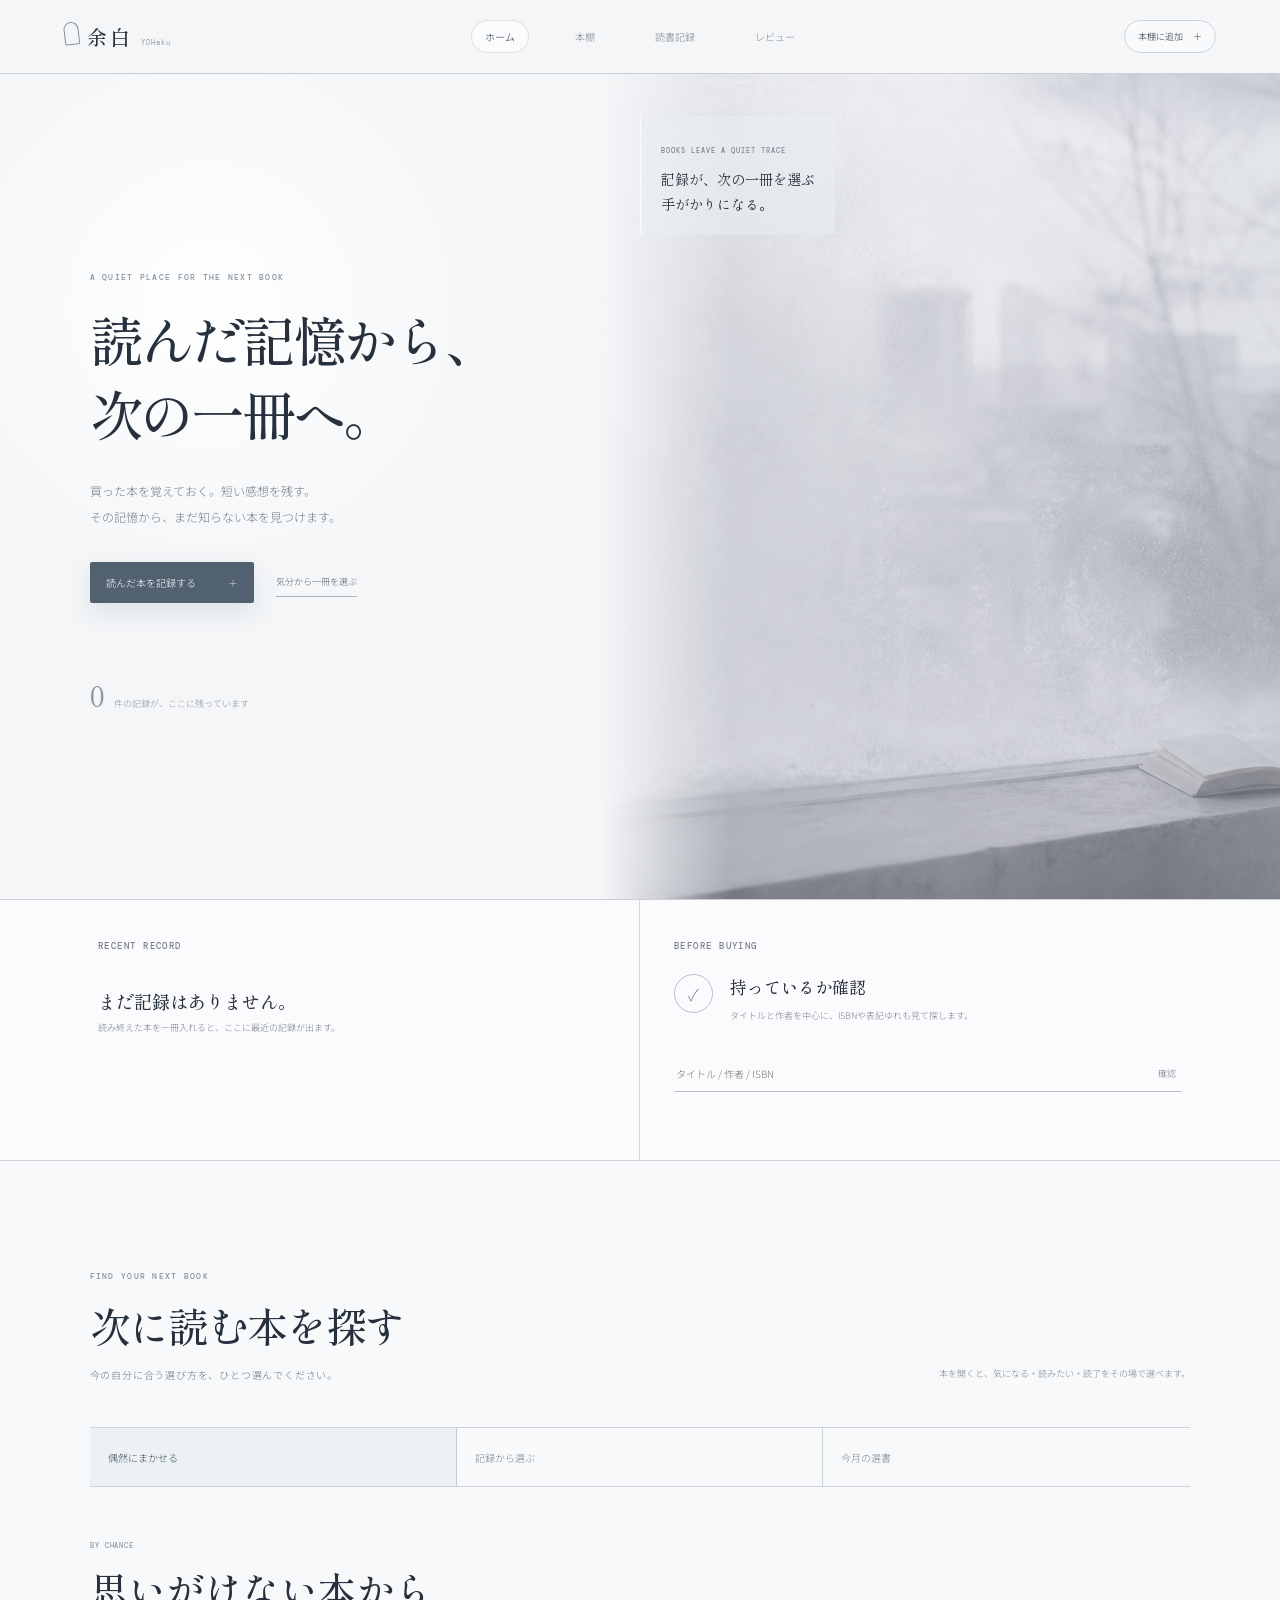
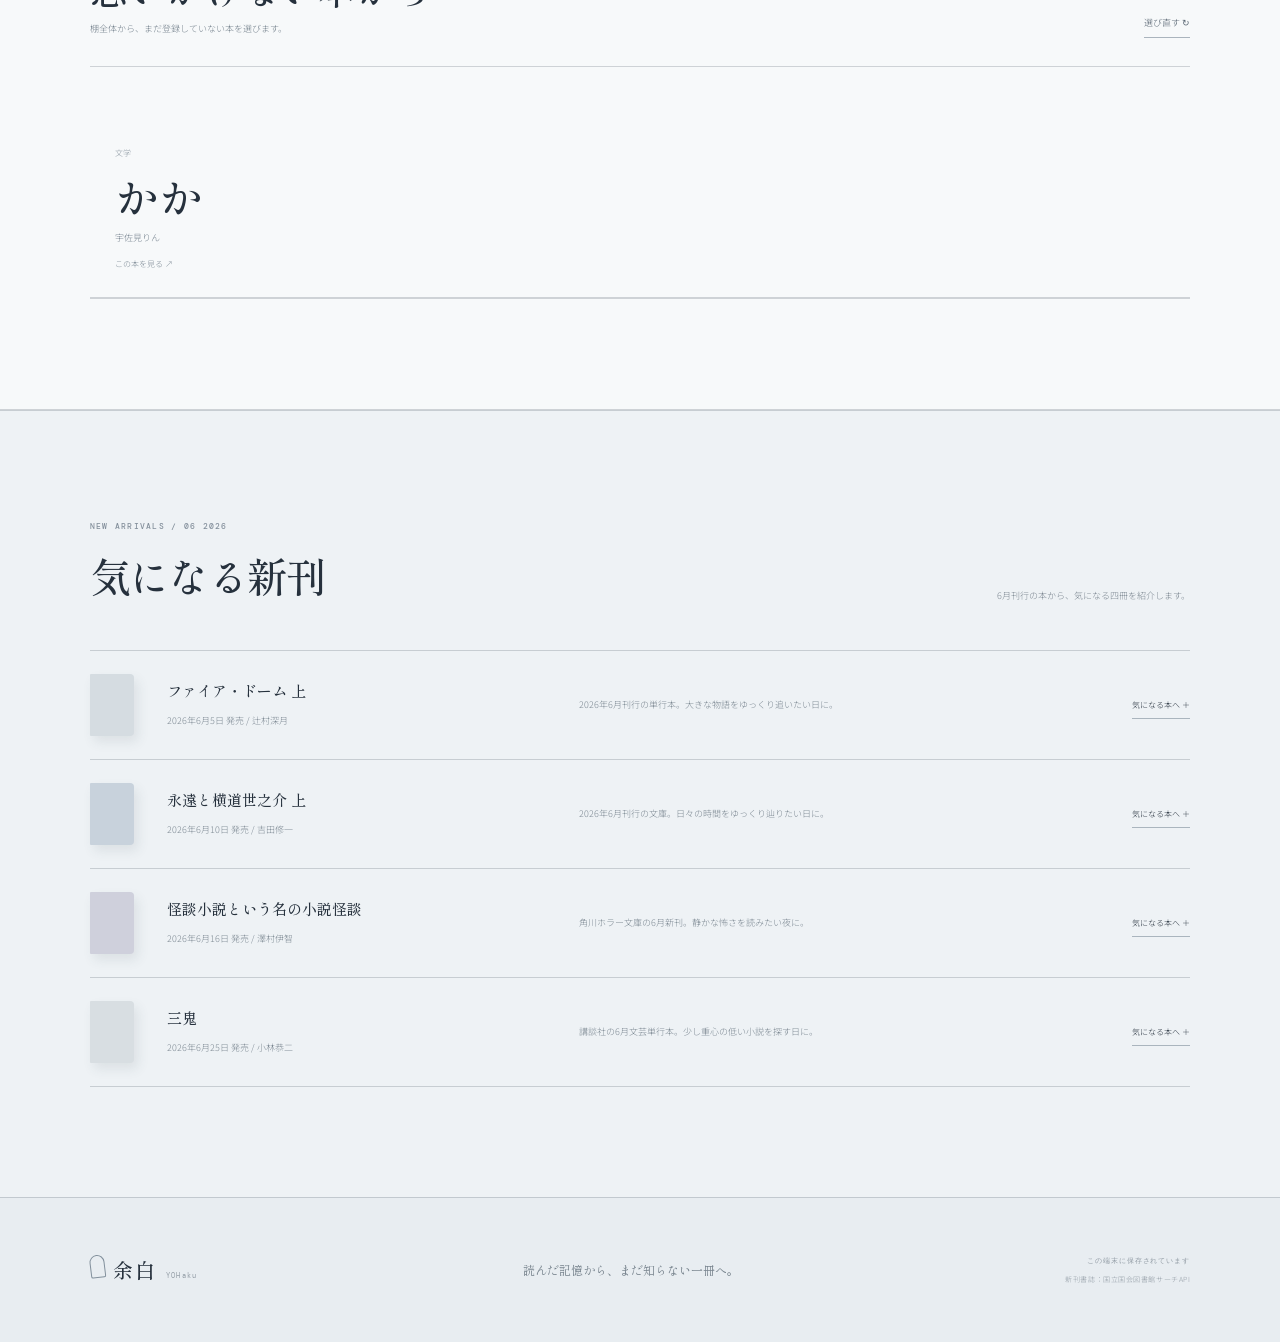
==== reading-app.html @ 5ebb2d8b "Simplify reading record recovery flow" ====
<!doctype html>
<html lang="ja">
  <head>
    <meta charset="UTF-8" />
    <meta name="viewport" content="width=device-width, initial-scale=1.0" />
    <meta
      name="description"
      content="本との出会い、購入前の確認、読書記録とレビューを静かに残す読書アプリ"
    />
    <title>余白 | 読書の記憶と次の一冊</title>
    <link rel="preconnect" href="https://fonts.googleapis.com" />
    <link rel="preconnect" href="https://fonts.gstatic.com" crossorigin />
    <link
      href="https://fonts.googleapis.com/css2?family=DM+Mono:wght@400;500&family=Noto+Sans+JP:wght@300;400;500;600&family=Shippori+Mincho:wght@400;500;600&display=swap"
      rel="stylesheet"
    />
    <link rel="stylesheet" href="./reading-app.css?v=20260621-2" />
  </head>
  <body>
    <header class="site-header">
      <button class="brand nav-link" data-view="home" aria-label="ホームへ">
        <i aria-hidden="true"></i>
        <span>余白</span>
        <small>YOHaku</small>
      </button>
      <nav aria-label="メインナビゲーション">
        <button class="nav-link active" data-view="home">ホーム</button>
        <button class="nav-link" data-view="library">本棚</button>
        <button class="nav-link" data-view="journal">読書記録</button>
        <button class="nav-link" data-view="reviews">レビュー</button>
      </nav>
      <button class="quiet-button" id="open-add-book">
        本棚に追加 <span>＋</span>
      </button>
    </header>

    <main>
      <section class="app-view active" id="view-home">
        <section class="hero">
          <div class="hero-copy">
            <p class="eyebrow">A QUIET PLACE FOR THE NEXT BOOK</p>
            <h1>読んだ記憶から、<br />次の一冊へ。</h1>
            <p class="lead">
              買った本を覚えておく。短い感想を残す。<br />
              その記憶から、まだ知らない本を見つけます。
            </p>
            <div class="hero-actions">
              <button class="primary-button" id="hero-add-record">
                読んだ本を記録する <span>＋</span>
              </button>
              <button class="text-button" id="open-mood">気分から一冊を選ぶ</button>
            </div>
            <button class="memory-line" data-action="view-journal">
              <span id="hero-read-count">0</span>
              <small id="hero-record-label">件の記録が、ここに残っています</small>
            </button>
          </div>
          <figure class="hero-visual">
            <img
              src="./assets/reading-window-hero.png"
              alt="霜の降りた窓辺に静かに開かれた一冊の本"
            />
            <figcaption>
              <span>BOOKS LEAVE A QUIET TRACE</span>
              <p>記録が、次の一冊を選ぶ<br />手がかりになる。</p>
            </figcaption>
          </figure>
        </section>

        <section class="today-grid">
          <article class="status-card note-card">
            <p class="card-label">RECENT RECORD</p>
            <div id="last-note-content"></div>
          </article>

          <article class="status-card duplicate-card">
            <p class="card-label">BEFORE BUYING</p>
            <div class="status-icon">✓</div>
            <div>
              <h2>持っているか確認</h2>
              <p>タイトルと作者を中心に、ISBNや表記ゆれも見て探します。</p>
            </div>
            <form id="duplicate-form" class="inline-form">
              <input
                id="duplicate-query"
                type="search"
                placeholder="タイトル / 作者 / ISBN"
                autocomplete="off"
                required
              />
              <button type="submit">確認</button>
            </form>
            <div id="duplicate-result" class="inline-result" aria-live="polite"></div>
          </article>

        </section>

        <section class="catalog-section" id="catalog-search-section">
          <div class="section-heading">
            <div>
              <p class="eyebrow">FIND YOUR NEXT BOOK</p>
              <h2>次に読む本を探す</h2>
              <p class="section-lead">今の自分に合う選び方を、ひとつ選んでください。</p>
            </div>
            <p class="section-note">本を開くと、気になる・読みたい・読了をその場で選べます。</p>
          </div>
          <label class="catalog-search-box" hidden><input id="catalog-search" type="search" /></label>
          <div class="discovery-switch" id="discovery-switch" aria-label="本の選び方">
            <button class="active" data-discovery-mode="chance">偶然にまかせる</button>
            <button data-discovery-mode="memory">記録から選ぶ</button>
            <button data-discovery-mode="monthly">今月の選書</button>
          </div>
          <div class="discovery-stage">
            <div class="discovery-stage-heading">
              <div>
                <small id="discovery-mode-label">BY CHANCE</small>
                <h3 id="discovery-mode-title">思いがけない本から</h3>
                <p id="discovery-mode-description">棚全体から、まだ登録していない本を選びます。</p>
              </div>
              <button class="text-button" id="refresh-catalog-discovery">選び直す ↻</button>
            </div>
            <div class="discovery-book-list" id="discovery-book-list"></div>
          </div>
          <div class="catalog-results" id="catalog-results" hidden></div>
        </section>

        <section class="new-section">
          <div class="section-heading">
            <div>
              <p class="eyebrow" id="new-arrivals-eyebrow">NEW ARRIVALS / 06 2026</p>
              <h2>気になる新刊</h2>
            </div>
            <p class="section-note" id="new-arrivals-note">6月刊行の本から、気になる四冊を紹介します。</p>
          </div>
          <div class="new-list" id="new-book-list"></div>
        </section>
      </section>

      <section class="app-view inner-view" id="view-library">
        <header class="page-heading">
          <div>
            <p class="eyebrow">YOUR PRIVATE LIBRARY</p>
            <h1>わたしの本棚</h1>
            <p>読了、読書中、あとで読みたい本を、重複しないようにまとめます。</p>
          </div>
          <button class="primary-button" id="library-add-book">本棚に追加 <span>＋</span></button>
        </header>
        <div class="library-tools">
          <label class="search-box">
            <span>⌕</span>
            <input id="library-search" type="search" placeholder="タイトル、著者、ISBNから探す" />
          </label>
          <div class="filter-row" id="library-filters">
            <button class="active" data-filter="all">すべて</button>
            <button data-filter="reading">読書中</button>
            <button data-filter="read">読了</button>
            <button data-filter="owned">所有</button>
            <button data-filter="interested">気になる</button>
            <button data-filter="wishlist">読みたい本</button>
          </div>
        </div>
        <div class="library-summary" id="library-summary"></div>
        <div class="shelf-grid" id="library-list"></div>
        <div class="empty-state" id="library-empty" hidden>
          <span>余</span>
          <h2>この棚には、まだ本がありません。</h2>
          <p>最初の一冊を記録すると、ここから読書の記憶が始まります。</p>
        </div>
        <section class="sync-panel library-sync-panel">
          <div>
            <span>CONTINUE ON ANOTHER DEVICE</span>
            <h2>ほかの端末でも、同じ本棚を。</h2>
            <p>メールでログインすると、スマホやPCから同じ読書記録を続けられます。</p>
          </div>
          <div class="sync-actions">
            <button class="primary-button" data-open-auth>端末間の同期を設定 <span>→</span></button>
            <a class="text-button" href="./reading-recovery.html?v=20260621-3">記録を復元</a>
          </div>
        </section>
      </section>

      <section class="app-view inner-view" id="view-journal">
        <header class="page-heading">
          <div>
            <p class="eyebrow">READING AFTERIMAGES</p>
            <h1>読書記録</h1>
            <p>読み終えた日、評価、ひとことメモをあとから編集できます。</p>
          </div>
          <div class="page-heading-actions">
            <a class="recovery-entry-button" href="./reading-recovery.html?v=20260621-3">記録を復元</a>
            <button class="primary-button" id="journal-add-record">記録をつける <span>＋</span></button>
          </div>
        </header>
        <section class="journal-overview" id="journal-overview"></section>
        <div class="journal-display-options">
          <button class="text-button" id="toggle-average-rating" data-action="toggle-average-rating">平均評価も表示</button>
        </div>
        <div class="journal-layout">
          <section>
            <div class="subheading">
              <p>READING TIMELINE</p>
              <h2>時間に沿って</h2>
            </div>
            <div class="timeline" id="journal-timeline"></div>
          </section>
          <aside class="tone-panel">
            <p class="card-label">RECENT TONES</p>
            <h2>最近の読後感</h2>
            <div id="tone-cloud" class="tone-cloud"></div>
            <div class="ice-orbit" aria-hidden="true"><i></i><b></b></div>
          </aside>
        </div>
        <div class="journal-sync-link">
          <button data-open-auth>
            <span>ほかの端末でも続きを使う</span>
            <small>同期を設定 →</small>
          </button>
        </div>
      </section>

      <section class="app-view inner-view" id="view-reviews">
        <header class="page-heading">
          <div>
            <p class="eyebrow">WORDS AFTER READING</p>
            <h1>レビュー</h1>
            <p>誰かの評価より、読み終えた人に残ったものを。</p>
          </div>
          <button class="primary-button" id="open-review">レビューを書く <span>＋</span></button>
        </header>
        <div class="review-layout">
          <section>
            <div class="review-filter">
              <span id="review-count">0件のレビュー</span>
              <select id="review-sort" aria-label="レビューの並び順">
                <option value="newest">新しい順</option>
                <option value="rating">評価の高い順</option>
              </select>
            </div>
            <div class="review-feed" id="review-list"></div>
          </section>
          <aside class="history-panel">
            <p class="card-label">YOUR ACTIVITY</p>
            <h2>送信履歴</h2>
            <p>投稿や編集の記録は、レビューを消したあとも残ります。</p>
            <div class="history-list" id="activity-list"></div>
          </aside>
        </div>
      </section>
    </main>

    <footer>
      <button class="brand nav-link" data-view="home"><i></i><span>余白</span><small>YOHaku</small></button>
      <p>読んだ記憶から、まだ知らない一冊へ。</p>
      <div class="footer-meta">
        <span id="sync-status">この端末に保存されています</span>
        <a class="metadata-credit" href="https://ndlsearch.ndl.go.jp/" target="_blank" rel="noreferrer">新刊書誌：国立国会図書館サーチAPI</a>
      </div>
    </footer>

    <div class="modal-layer" id="modal-layer" aria-hidden="true">
      <div class="modal-backdrop" data-close-modal></div>

      <section class="modal" id="book-modal" role="dialog" aria-modal="true" aria-labelledby="book-modal-title">
        <button class="modal-close" data-close-modal aria-label="閉じる">×</button>
        <p class="eyebrow">ADD TO YOUR LIBRARY</p>
        <h2 id="book-modal-title">本を記録する</h2>
        <form id="book-form">
          <input type="hidden" id="book-id" />
          <div class="form-grid">
            <label class="wide">タイトル（必須）<input id="book-title" required autocomplete="off" /></label>
            <label>作者（必須）<input id="book-author" required autocomplete="off" /></label>
            <label>種類
              <select id="book-genre">
                <option>小説</option><option>エッセイ</option><option>短編集</option>
                <option>ミステリー</option><option>詩歌</option><option>ノンフィクション</option>
                <option>ビジネス</option><option>技術書</option><option>その他</option>
              </select>
            </label>
            <label>ISBN（任意）<input id="book-isbn" inputmode="numeric" /></label>
            <label>本棚での状態
              <select id="book-status">
                <option value="owned">所有・未読</option>
                <option value="reading">読書中</option>
                <option value="read">読了</option>
                <option value="wishlist">読みたい本</option>
              </select>
            </label>
            <label>ページ数<input id="book-pages" type="number" min="1" /></label>
            <label id="progress-field">現在のページ<input id="book-progress" type="number" min="0" /></label>
            <label class="wide">この本の気配<input id="book-tone" placeholder="静か、少し不穏、冬の朝のような" /></label>
          </div>
          <div id="book-duplicate-warning" class="form-warning" hidden></div>
          <div class="form-actions">
            <button type="button" class="text-button danger-button" id="delete-book" hidden>この本を削除</button>
            <button type="submit" class="primary-button">保存 <span>→</span></button>
          </div>
        </form>
      </section>

      <section class="modal catalog-detail-modal" id="catalog-detail-modal" role="dialog" aria-modal="true" aria-labelledby="catalog-detail-title">
        <button class="modal-close" data-close-modal aria-label="閉じる">×</button>
        <p class="eyebrow">BOOK DETAILS</p>
        <div id="catalog-detail-content"></div>
      </section>

      <section class="modal" id="record-modal" role="dialog" aria-modal="true" aria-labelledby="record-modal-title">
        <button class="modal-close" data-close-modal aria-label="閉じる">×</button>
        <p class="eyebrow">LEAVE AN AFTERIMAGE</p>
        <h2 id="record-modal-title">読書の記録を残す</h2>
        <form id="record-form">
          <input type="hidden" id="record-id" />
          <input type="hidden" id="record-book-id" />
          <input type="hidden" id="record-catalog-id" />
          <div class="form-grid record-form-grid">
            <p class="form-section-label wide">まずは、この二つだけ</p>
            <label class="wide important-field">タイトル <span class="required-mark">必須</span><input id="record-title" required autocomplete="off" /></label>
            <label class="wide important-field">作者 <span class="required-mark">必須</span><input id="record-author" required autocomplete="off" /></label>
            <label>読んだ日（あとから直せます）<input id="record-date" type="date" required /></label>
            <label>この記録の状態
              <select id="record-status">
                <option value="read">読み終えた</option>
                <option value="reading">読書中</option>
                <option value="owned">今日はここまで</option>
              </select>
            </label>
            <p class="form-section-label wide optional-label">ここから下は、入れたいときだけ</p>
            <label>評価（任意）
              <select id="record-rating">
                <option value="" selected>評価は未入力</option>
                <option value="5">5 — 忘れたくない</option>
                <option value="4">4 — とてもよかった</option>
                <option value="3">3 — よかった</option>
                <option value="2">2 — 少し合わなかった</option>
                <option value="1">1 — 合わなかった</option>
              </select>
            </label>
            <label>読後の印象<input id="record-tone" placeholder="静けさが残る" /></label>
            <label class="wide">ひとことメモ<textarea id="record-note" rows="4" placeholder="最後の数ページだけ、温度が違った。"></textarea></label>
          </div>
          <div class="form-actions">
            <button type="button" class="text-button danger-button" id="delete-record" hidden>この記録を削除</button>
            <button type="submit" class="primary-button">記録を保存 <span>→</span></button>
          </div>
        </form>
      </section>

      <section class="modal" id="review-modal" role="dialog" aria-modal="true" aria-labelledby="review-modal-title">
        <button class="modal-close" data-close-modal aria-label="閉じる">×</button>
        <p class="eyebrow">SHARE YOUR AFTERIMAGE</p>
        <h2 id="review-modal-title">レビューを書く</h2>
        <form id="review-form">
          <input type="hidden" id="review-id" />
          <div class="form-grid">
            <label class="wide">本を選ぶ<select id="review-book" required></select></label>
            <label>表示名<input id="review-name" maxlength="24" value="わたし" required /></label>
            <label>評価
              <select id="review-rating">
                <option value="5">★★★★★</option><option value="4" selected>★★★★☆</option>
                <option value="3">★★★☆☆</option><option value="2">★★☆☆☆</option>
                <option value="1">★☆☆☆☆</option>
              </select>
            </label>
            <label class="wide">見出し<input id="review-heading" maxlength="60" placeholder="静かなのに、ずっと残る" required /></label>
            <label class="wide">レビュー<textarea id="review-body" rows="6" maxlength="1000" required></textarea></label>
            <label class="checkbox-label wide">
              <input id="review-spoiler" type="checkbox" />
              <span>物語の内容に触れています（ネタバレ）</span>
            </label>
          </div>
          <div class="form-actions">
            <button type="submit" class="primary-button">レビューを送信 <span>→</span></button>
          </div>
        </form>
      </section>

      <section class="modal" id="auth-modal" role="dialog" aria-modal="true" aria-labelledby="auth-modal-title">
        <button class="modal-close" data-close-modal aria-label="閉じる">×</button>
        <p class="eyebrow">CONTINUE ON ANOTHER DEVICE</p>
        <h2 id="auth-modal-title">ほかの端末でも続きを。</h2>
        <form id="auth-form">
          <p class="auth-copy">メールに届くリンクからログインすると、スマホやPCで同じ本棚・読書記録・レビュー履歴を使えます。</p>
          <div class="form-grid">
            <label class="wide">メールアドレス<input id="auth-email" type="email" autocomplete="email" required /></label>
          </div>
          <div class="form-actions">
            <button type="button" class="text-button danger-button" id="auth-signout" hidden>ログアウト</button>
            <button type="submit" class="primary-button">ログインリンクを送る <span>→</span></button>
          </div>
        </form>
      </section>

      <section class="modal draw-modal" id="mood-modal" role="dialog" aria-modal="true" aria-labelledby="mood-modal-title">
        <button class="draw-brand brand" data-close-modal aria-label="ホームへ戻る">
          <i aria-hidden="true"></i><span>余白</span><small>YOHaku</small>
        </button>
        <button class="draw-close" data-close-modal aria-label="選書を閉じる">
          <span>白い部屋へ戻る</span><i>×</i>
        </button>

        <div class="draw-step active" id="draw-select-step">
          <div class="draw-step-copy">
            <p class="eyebrow">A QUIET SELECTION FOR TODAY</p>
            <span class="draw-number">01</span>
            <h2 id="mood-modal-title">今日の気配を、<br />ひとつだけ。</h2>
            <p>ジャンルではなく、読み終えたあとに欲しい感覚を選んでください。</p>
          </div>
          <div class="mood-options" id="mood-options">
            <button data-mood="静か"><small>STILLNESS</small>静かでいたい</button>
            <button data-mood="不穏"><small>UNEASINESS</small>少し不穏なもの</button>
            <button data-mood="遠く"><small>DISTANCE</small>遠くへ行きたい</button>
            <button data-mood="やさしい"><small>WARMTH</small>やさしさが欲しい</button>
            <button data-mood="鋭い"><small>SHARPNESS</small>短く鋭いもの</button>
            <button data-mood="考える"><small>THOUGHT</small>ゆっくり考えたい</button>
          </div>
          <label class="fortune-toggle">
            <input id="fortune-exclude-owned" type="checkbox" checked />
            <span>読了・本棚登録済みの本を除外する</span>
          </label>
        </div>

        <div class="draw-step" id="draw-ready-step">
          <div class="draw-window">
            <div class="frost-pane frost-pane-left"></div>
            <div class="frost-pane frost-pane-right"></div>
            <div class="draw-mark" aria-hidden="true"><i></i><b></b></div>
            <div class="draw-ready-copy">
              <p class="eyebrow">A BOOK IS WAITING BEHIND THE FROST</p>
              <span id="selected-mood-label">静かな一冊</span>
              <h2>霜の向こうに、<br />今日の一冊を探す。</h2>
              <button id="draw-fortune" class="draw-fortune-button">
                <span>今日の一冊を見る</span><i></i>
              </button>
              <small>同じ気配から、偶然に一冊を選びます</small>
            </div>
            <div class="drawing-copy" aria-live="polite">
              <span>SELECTING</span>
              <p>ページの気配をたどっています</p>
              <i></i>
            </div>
            <div id="fortune-result" class="fortune-result" aria-live="polite"></div>
          </div>
          <button class="back-to-moods" id="back-to-moods">← 気配を選び直す</button>
        </div>
      </section>
    </div>

    <div class="toast" id="toast" role="status" aria-live="polite"></div>
    <script src="./data/books/japanese-fiction.js?v=20260617-3"></script>
    <script src="./supabase-config.js?v=20260617-3"></script>
    <script src="./reading-app.js?v=20260621-1"></script>
  </body>
</html>
---- reading-app.css ----
:root {
  --snow: #f4f6f8;
  --paper: #fafbfc;
  --ice: #dce4ea;
  --ice-deep: #c8d2db;
  --ink: #26313d;
  --muted: #77828d;
  --faint: #9da7b0;
  --violet: #8287a4;
  --line: rgba(43, 58, 72, 0.2);
  --glass: rgba(248, 250, 252, 0.78);
  --shadow: 0 28px 80px rgba(68, 82, 96, 0.12);
}

* { box-sizing: border-box; }
html { scroll-behavior: smooth; }
body {
  margin: 0;
  overflow-x: hidden;
  color: var(--ink);
  background: var(--snow);
  font-family: "Noto Sans JP", sans-serif;
  font-weight: 300;
}
body.modal-open { overflow: hidden; }
button, input, select, textarea { font: inherit; }
button, a { color: inherit; }
button { cursor: pointer; }
button:focus-visible, input:focus-visible, select:focus-visible, textarea:focus-visible {
  outline: 1px solid #7d8c9b;
  outline-offset: 3px;
}
button { border: 0; background: transparent; }
img { display: block; max-width: 100%; }

.site-header {
  position: sticky;
  top: 0;
  z-index: 40;
  display: grid;
  align-items: center;
  height: 74px;
  padding: 0 clamp(24px, 5vw, 76px);
  grid-template-columns: 1fr auto 1fr;
  border-bottom: 1px solid var(--line);
  background: rgba(244, 246, 248, 0.88);
  backdrop-filter: blur(22px);
}
.brand {
  display: flex;
  align-items: baseline;
  justify-self: start;
  gap: 8px;
  padding: 0;
}
.brand i {
  width: 15px;
  height: 23px;
  border: 1px solid #83919d;
  border-radius: 8px 8px 2px 2px;
  transform: rotate(-7deg);
}
.brand span { font: 500 20px "Shippori Mincho", serif; letter-spacing: .14em; }
.brand small { color: #929ca5; font: 400 7px "DM Mono", monospace; letter-spacing: .16em; }
.site-header nav { display: flex; height: 100%; gap: 32px; }
.site-header nav button {
  position: relative;
  align-self: center;
  padding: 8px 13px;
  border: 1px solid transparent;
  border-radius: 999px;
  color: #7c8791;
  font-size: 10px;
  transition: background .2s ease, border-color .2s ease, color .2s ease;
}
.site-header nav button.active {
  border-color: rgba(126,141,154,.22);
  background: rgba(255,255,255,.54);
  color: var(--ink);
}
.quiet-button {
  justify-self: end;
  padding: 9px 13px;
  border: 1px solid #cbd3da;
  border-radius: 999px;
  background: rgba(255,255,255,.46);
  font-size: 9px;
}
.quiet-button span { margin-left: 8px; }

.app-view { display: none; animation: view-in .45s ease both; }
.app-view.active { display: block; }
@keyframes view-in { from { opacity: 0; } to { opacity: 1; } }

.hero {
  display: grid;
  min-height: calc(100vh - 74px);
  grid-template-columns: 47% 53%;
  border-bottom: 1px solid var(--line);
}
.hero-copy {
  position: relative;
  z-index: 2;
  display: flex;
  flex-direction: column;
  justify-content: center;
  padding: 78px 4vw 64px 7vw;
  background:
    radial-gradient(circle at 35% 28%, rgba(255,255,255,.94), transparent 42%),
    var(--snow);
}
.eyebrow, .card-label, .subheading > p {
  margin: 0 0 20px;
  color: #84909c;
  font: 500 8px "DM Mono", monospace;
  letter-spacing: .16em;
}
.hero h1, .page-heading h1 {
  margin: 0;
  font: 500 clamp(40px, 4.2vw, 60px)/1.38 "Shippori Mincho", serif;
  letter-spacing: -.06em;
}
.lead {
  margin: 28px 0 32px;
  color: #737f8a;
  font-size: 12px;
  line-height: 2.15;
}
.hero-actions { display: flex; align-items: center; gap: 22px; }
.primary-button {
  padding: 13px 16px;
  border-radius: 2px;
  background: #526170;
  color: white;
  font-size: 10px;
  box-shadow: 0 9px 26px rgba(66, 80, 94, .12);
}
.primary-button span { margin-left: 30px; color: #d9dfe4; }
.text-button {
  padding: 8px 0;
  border-bottom: 1px solid #aab4bd;
  color: #586572;
  font-size: 9px;
}
.memory-line {
  display: flex;
  align-items: baseline;
  gap: 9px;
  margin-top: 70px;
  padding: 0;
  color: #8c97a0;
  text-align: left;
}
.memory-line span { font: 400 29px "Shippori Mincho", serif; }
.memory-line small { font-size: 9px; }
.memory-line:hover small { border-bottom: 1px solid rgba(140,151,160,.55); }
.hero-visual {
  position: relative;
  min-width: 0;
  margin: 0;
  overflow: hidden;
  background: #e7ebef;
}
.hero-visual::before {
  position: absolute;
  z-index: 1;
  inset: 0;
  background: linear-gradient(90deg, var(--snow) 0%, transparent 19%, transparent 82%, rgba(219,225,231,.18));
  content: "";
  pointer-events: none;
}
.hero-visual img {
  width: 100%;
  height: 100%;
  object-fit: cover;
  object-position: 52% center;
  filter: saturate(.68) contrast(.94) brightness(1.03);
}
.hero-visual figcaption {
  position: absolute;
  z-index: 2;
  top: 42px;
  left: 3vw;
  padding: 18px 20px;
  border-left: 1px solid rgba(255,255,255,.78);
  background: rgba(235,239,242,.46);
  backdrop-filter: blur(15px);
}
.hero-visual figcaption span { color: #7b8792; font: 500 7px "DM Mono", monospace; letter-spacing: .14em; }
.hero-visual figcaption p { margin: 9px 0 0; font: 400 14px/1.8 "Shippori Mincho", serif; }

.today-grid {
  display: grid;
  padding: 0 clamp(24px, 5vw, 76px);
  grid-template-columns: 1fr 1fr;
  border-bottom: 1px solid var(--line);
  background: var(--paper);
}
.status-card {
  position: relative;
  min-height: 235px;
  padding: 38px 34px;
  border-right: 1px solid var(--line);
  background: rgba(250, 251, 252, .42);
}
.status-card:last-child { border-right: 0; }
.status-card h2 { margin: 0 0 7px; font: 500 17px "Shippori Mincho", serif; }
.status-card p { color: var(--muted); font-size: 9px; line-height: 1.8; }
.duplicate-card {
  display: grid;
  grid-template-columns: 42px 1fr;
  align-content: start;
  column-gap: 14px;
}
.duplicate-card .card-label { grid-column: 1 / -1; }
.status-icon {
  display: grid;
  width: 39px;
  height: 39px;
  place-items: center;
  border: 1px solid #b2c0ca;
  border-radius: 50%;
  color: #708493;
}
.inline-form {
  display: flex;
  margin-top: 23px;
  grid-column: 1 / -1;
  border-bottom: 1px solid #b7c1c9;
}
.inline-form input {
  width: 100%;
  padding: 10px 2px;
  border: 0;
  outline: 0;
  background: transparent;
  color: var(--ink);
  font-size: 10px;
}
.inline-form button { flex: none; color: #6f7d89; font-size: 9px; }
.inline-result { min-height: 20px; margin-top: 10px; grid-column: 1 / -1; color: #6e7e8c; font-size: 9px; }
.inline-result.found { color: #666681; }
.reading-book { display: grid; margin-top: 28px; grid-template-columns: 42px 1fr auto; gap: 13px; }
.mini-spine {
  width: 36px;
  height: 66px;
  border-radius: 1px 5px 5px 1px;
  background: linear-gradient(90deg, #aab4c2 0 15%, #c5ced8 16%);
  box-shadow: 5px 7px 18px rgba(71,84,99,.12);
}
.reading-book h2 { margin-top: 4px; }
.reading-book span, .reading-book em { color: #89949d; font-size: 8px; font-style: normal; }
.progress-track { height: 2px; margin-top: 13px; background: #d9e0e5; }
.progress-track i { display: block; height: 100%; background: #8893a5; }
.empty-copy { margin-top: 34px; }
.empty-copy button { margin-top: 10px; }
.note-card h2 { margin: 30px 0 6px; font: 500 18px "Shippori Mincho", serif; }
.note-card p { margin: 0 0 12px; color: #74808b; font-size: 9px; }
.note-card blockquote { margin: 32px 0 15px; font: 400 16px/1.85 "Shippori Mincho", serif; }
.note-card small { color: #8c969e; font-size: 8px; }
.note-card .text-button { margin-top: 15px; }
.quick-record-card {
  display: flex;
  flex-direction: column;
  justify-content: space-between;
}
.quick-record-card .primary-button { align-self: flex-start; }

.recommend-section, .new-section, .catalog-section { padding: 110px clamp(24px, 7vw, 108px); }
.recommend-section { background: var(--snow); }
.catalog-section { border-bottom: 1px solid var(--line); background: #f7f9fa; }
.new-section { border-top: 1px solid var(--line); background: #eef2f5; }
.section-heading {
  display: flex;
  align-items: end;
  justify-content: space-between;
  margin-bottom: 45px;
}
.section-heading h2 { margin: 0; font: 500 clamp(30px, 3.2vw, 46px) "Shippori Mincho", serif; letter-spacing: -.04em; }
.section-heading .eyebrow { margin-bottom: 14px; }
.section-lead { margin: 12px 0 0; color: #647381; font-size: 10px; letter-spacing: .08em; }
.section-note { max-width: 300px; margin: 0; color: #7c8791; font-size: 9px; line-height: 1.8; }
.catalog-search-box {
  display: flex;
  align-items: center;
  width: min(620px, 100%);
  margin-bottom: 30px;
  border-bottom: 1px solid #8795a1;
}
.catalog-search-box span { color: #6f7d88; font-size: 18px; transform: rotate(-15deg); }
.catalog-search-box input {
  width: 100%;
  padding: 15px 12px;
  border: 0;
  outline: 0;
  background: transparent;
  color: var(--ink);
  font-size: 12px;
}
.catalog-discovery-heading {
  display: flex;
  align-items: end;
  justify-content: space-between;
  margin: 48px 0 18px;
  padding-top: 28px;
  border-top: 1px solid rgba(91,107,120,.16);
}
.catalog-discovery-heading div { display: grid; gap: 4px; }
.catalog-discovery-heading small { color: #8a97a2; font: 500 7px "DM Mono", monospace; letter-spacing: .14em; }
.catalog-discovery-heading strong { font: 500 15px "Shippori Mincho", serif; }
.catalog-discovery-heading p { margin: 4px 0 0; color: #7c8994; font-size: 9px; line-height: 1.7; }
.catalog-search-box[hidden] + .catalog-discovery-heading { margin-top: 0; padding-top: 0; border-top: 0; }
.catalog-search-box[hidden] { display: none; }
.discovery-switch {
  display: grid;
  grid-template-columns: repeat(3, 1fr);
  border-top: 1px solid var(--line);
  border-bottom: 1px solid var(--line);
}
.discovery-switch button {
  min-height: 58px;
  padding: 0 18px;
  border-right: 1px solid var(--line);
  color: #788590;
  font-size: 10px;
  text-align: left;
  transition: background .2s ease, color .2s ease;
}
.discovery-switch button:last-child { border-right: 0; }
.discovery-switch button.active { background: rgba(219,227,233,.38); color: #3f4f5d; }
.discovery-stage { padding-top: 42px; }
.discovery-stage-heading { display: flex; align-items: end; justify-content: space-between; gap: 28px; margin-bottom: 28px; }
.discovery-stage-heading small { color: #8b97a1; font: 500 7px "DM Mono", monospace; letter-spacing: .14em; }
.discovery-stage-heading h3 { margin: 8px 0 5px; font: 500 clamp(25px, 3vw, 38px) "Shippori Mincho", serif; }
.discovery-stage-heading p { margin: 0; color: #75828d; font-size: 9px; line-height: 1.8; }
.discovery-book-list { display: grid; grid-template-columns: repeat(3, 1fr); border-top: 1px solid var(--line); border-bottom: 1px solid var(--line); }
.discovery-book-list.single { grid-template-columns: 1fr; }
.discovery-book-list .discovery-book {
  min-height: 190px;
  padding: 28px 25px;
  align-content: end;
  border-right: 1px solid var(--line);
  border-bottom: 0;
}
.discovery-book-list .discovery-book:last-child { border-right: 0; }
.discovery-book-list .discovery-book.featured { min-height: 230px; padding-right: 45%; }
.discovery-book-list .discovery-book.featured strong { font-size: clamp(27px, 3.4vw, 44px); }
.discovery-pair {
  display: grid;
  grid-template-columns: minmax(0, .9fr) minmax(0, 1.1fr);
  border-top: 1px solid var(--line);
  border-bottom: 1px solid var(--line);
}
.chance-discovery, .memory-discovery { min-width: 0; padding: 34px 34px 38px 0; }
.memory-discovery { padding-right: 0; padding-left: 42px; border-left: 1px solid var(--line); }
.discovery-title-row { display: flex; align-items: end; justify-content: space-between; gap: 18px; }
.discovery-title-row small { color: #8b97a1; font: 500 7px "DM Mono", monospace; letter-spacing: .14em; }
.discovery-title-row h3 { margin: 7px 0 0; font: 500 21px "Shippori Mincho", serif; }
#chance-book { margin-top: 42px; }
#memory-recommendation-note { margin: 17px 0 28px; color: #7b8791; font-size: 9px; line-height: 1.8; }
#memory-book-list { display: grid; }
.discovery-book { display: grid; width: 100%; padding: 16px 0; text-align: left; border-bottom: 1px solid rgba(79,96,110,.16); }
.discovery-book small { color: #8b97a1; font-size: 8px; }
.discovery-book strong { margin: 7px 0 3px; font: 500 18px "Shippori Mincho", serif; }
.discovery-book span { color: #74818d; font-size: 9px; }
.discovery-book i { margin-top: 14px; color: #7d8a95; font-size: 8px; font-style: normal; }
.chance-book-main { min-height: 210px; align-content: end; padding: 24px 2px; border-top: 1px solid rgba(79,96,110,.16); }
.chance-book-main strong { font-size: clamp(25px, 3vw, 38px); }
.memory-book-item:first-child { border-top: 1px solid rgba(79,96,110,.16); }
.catalog-results { display: grid; border-top: 1px solid var(--line); }
.catalog-item {
  display: grid;
  align-items: center;
  padding: 18px 0;
  grid-template-columns: 1fr auto;
  gap: 24px;
  border-bottom: 1px solid var(--line);
}
.catalog-item h3 { margin: 0 0 5px; font: 500 17px "Shippori Mincho", serif; }
.catalog-item span { color: #71808c; font-size: 9px; }
.catalog-book-main {
  display: block;
  width: 100%;
  padding: 8px 12px 8px 0;
  text-align: left;
  transition: color .2s ease, transform .2s ease;
}
.catalog-book-main:hover { color: #566777; transform: translateY(-2px); }
.catalog-book-main h3::after {
  margin-left: 10px;
  color: #98a4ae;
  font: 400 10px "DM Mono", monospace;
  content: "↗";
}
.catalog-actions { display: flex; gap: 12px; }
.catalog-actions button {
  min-width: 82px;
  padding: 8px 0;
  border-bottom: 1px solid #8c98a4;
  color: #566572;
  font-size: 8px;
}
.catalog-actions button[aria-label] {
  color: #6f7387;
  border-color: #b6bbc8;
}
.catalog-actions .subtle-check,
.recommend-read-check {
  min-width: 0;
  padding: 7px 10px;
  border: 1px solid rgba(126,141,154,.28);
  border-radius: 999px;
  color: #71808c;
  font-size: 8px;
}
.catalog-actions .subtle-check.checked,
.recommend-read-check.checked { background: rgba(220,228,234,.7); color: #536372; }
.book-grid { display: grid; grid-template-columns: repeat(3, 1fr); gap: 2vw; }
.book-card {
  position: relative;
  min-width: 0;
  padding: 0;
  text-align: left;
}
.book-card-main { display: block; width: 100%; padding: 0; text-align: left; }
.book-cover {
  position: relative;
  display: flex;
  align-items: flex-end;
  width: 100%;
  aspect-ratio: 1.18;
  padding: 28px;
  overflow: hidden;
  border: 1px solid rgba(89,104,118,.08);
  background:
    linear-gradient(135deg, rgba(255,255,255,.55), transparent 46%),
    var(--cover, #d9e0e5);
}
.book-cover::before {
  position: absolute;
  top: -20%;
  right: 18%;
  width: 1px;
  height: 145%;
  background: rgba(255,255,255,.55);
  content: "";
  transform: rotate(25deg);
}
.book-cover strong { position: relative; z-index: 1; font: 500 22px/1.55 "Shippori Mincho", serif; letter-spacing: .04em; }
.book-card-main > p { margin: 17px 0 5px; color: #87929c; font: 500 7px "DM Mono", monospace; letter-spacing: .12em; }
.book-card h3 { margin: 0; font: 500 17px "Shippori Mincho", serif; }
.book-card-main > span { color: #89939c; font-size: 9px; }
.book-card .reason { display: block; margin-top: 13px; color: #6f7b86; font-size: 9px; line-height: 1.8; }
.recommend-read-check { margin-top: 15px; }
.book-card-open { display: inline-block; margin-top: 15px; color: #75838e; font-size: 8px; }
.book-card .owned-mark {
  position: absolute;
  top: 12px;
  right: 12px;
  z-index: 2;
  padding: 6px 8px;
  border-radius: 999px;
  background: rgba(248,250,251,.78);
  color: #677586;
  font: 500 7px "DM Mono", monospace;
  backdrop-filter: blur(8px);
}
.modal-layer.peek-open { place-items: end center; padding: 28px; }
.modal-layer.peek-open .modal-backdrop { background: rgba(48,60,70,.035); backdrop-filter: none; }
.catalog-detail-modal {
  width: min(680px, calc(100vw - 48px));
  padding: 30px 34px 26px;
  border: 1px solid rgba(91,108,122,.2);
  background: rgba(226,232,237,.9);
  box-shadow: 0 18px 55px rgba(57,71,83,.14);
  backdrop-filter: blur(22px);
}
.catalog-detail-heading { padding: 14px 4px 32px; border-bottom: 1px solid var(--line); }
.catalog-detail-heading > span { color: #84919c; font-size: 9px; }
.catalog-detail-heading h2 { margin: 14px 0 7px; font: 500 clamp(28px, 4vw, 44px)/1.45 "Shippori Mincho", serif; }
.catalog-detail-heading p { margin: 0; color: #667582; font-size: 11px; }
.peek-record-link { margin-top: 19px; padding-bottom: 3px; border-bottom: 1px solid rgba(91,108,122,.34); color: #6e7b86; font-size: 8px; }
.catalog-detail-actions { display: grid; grid-template-columns: repeat(3, 1fr); }
.catalog-detail-actions button {
  display: flex;
  min-height: 118px;
  padding: 24px 20px;
  flex-direction: column;
  align-items: flex-start;
  border-right: 1px solid var(--line);
  text-align: left;
  transition: background .2s ease;
}
.catalog-detail-actions button:last-child { border-right: 0; }
.catalog-detail-actions button:hover { background: rgba(222,229,235,.35); }
.catalog-detail-actions small { color: #8996a1; font: 500 7px "DM Mono", monospace; letter-spacing: .12em; }
.catalog-detail-actions strong { margin: 17px 0 0; font: 500 14px "Shippori Mincho", serif; }
.catalog-detail-actions span { color: #788590; font-size: 9px; line-height: 1.8; }
.new-list { display: grid; border-top: 1px solid var(--line); }
.new-item {
  display: grid;
  align-items: center;
  padding: 23px 0;
  grid-template-columns: 52px 1.1fr 1.5fr auto;
  gap: 25px;
  border-bottom: 1px solid var(--line);
}
.new-cover {
  width: 44px;
  height: 62px;
  border-radius: 1px 4px 4px 1px;
  background: var(--cover, #d1d9df);
  box-shadow: 4px 6px 12px rgba(62,75,88,.1);
}
.new-item h3 { margin: 0 0 4px; font: 500 15px "Shippori Mincho", serif; }
.new-item span, .new-item p { color: #7c8892; font-size: 9px; }
.new-item p { margin: 0; }
.new-item button { padding: 8px 0; border-bottom: 1px solid #aab5be; font-size: 8px; }

.inner-view { min-height: 75vh; padding: 88px clamp(24px, 7vw, 108px) 120px; }
.page-heading { display: flex; align-items: end; justify-content: space-between; margin-bottom: 72px; }
.page-heading-actions { display: flex; align-items: center; gap: 10px; }
.recovery-entry-button { min-height: 43px; padding: 0 19px; border: 1px solid #aebac3; border-radius: 999px; color: #63727e; font-size: 9px; text-decoration: none; display: inline-flex; align-items: center; }
.page-heading .eyebrow { margin-bottom: 15px; }
.page-heading h1 { font-size: clamp(40px, 4.5vw, 62px); }
.page-heading p:last-child { margin: 17px 0 0; color: var(--muted); font-size: 10px; }
.sync-panel {
  display: flex;
  align-items: center;
  justify-content: space-between;
  gap: 30px;
  margin: 38px 0;
  padding: 24px 27px;
  border: 1px solid rgba(113,129,142,.22);
  background: rgba(240,244,247,.65);
}
.sync-panel span { color: #8a97a2; font: 500 7px "DM Mono", monospace; letter-spacing: .14em; }
.sync-panel h2 { margin: 7px 0 4px; font: 500 18px "Shippori Mincho", serif; }
.sync-panel p { margin: 0; color: #74818c; font-size: 9px; line-height: 1.8; }
.library-sync-panel { margin-top: 72px; }
.sync-actions { display: grid; justify-items: end; gap: 12px; }
.journal-sync-link { display: none; }
.library-tools { display: flex; align-items: center; justify-content: space-between; gap: 30px; }
.search-box {
  display: flex;
  align-items: center;
  width: min(390px, 100%);
  border-bottom: 1px solid #adb8c1;
}
.search-box span { color: #83909c; font-size: 17px; transform: rotate(-15deg); }
.search-box input {
  width: 100%;
  padding: 12px;
  border: 0;
  outline: 0;
  background: transparent;
  font-size: 10px;
}
.filter-row { display: flex; gap: 7px; flex-wrap: wrap; }
.filter-row button {
  padding: 7px 12px;
  border: 1px solid #d0d7dd;
  border-radius: 999px;
  color: #77838e;
  font-size: 8px;
}
.filter-row button.active { border-color: #8d9aa5; background: #e5eaee; color: #4d5b67; }
.library-summary {
  display: flex;
  gap: 28px;
  margin: 43px 0 25px;
  padding-bottom: 15px;
  border-bottom: 1px solid var(--line);
}
.library-summary span { color: #7d8994; font-size: 8px; }
.library-summary b { margin-right: 5px; color: #475563; font: 400 18px "Shippori Mincho", serif; }
.shelf-grid { display: grid; grid-template-columns: repeat(4, 1fr); gap: 38px 22px; }
.shelf-card {
  position: relative;
  min-width: 0;
  padding: 0 0 20px;
  border-bottom: 1px solid var(--line);
  text-align: left;
}
.shelf-cover {
  position: relative;
  display: grid;
  width: 100%;
  aspect-ratio: .78;
  place-items: center;
  padding: 22px;
  overflow: hidden;
  background: var(--cover, #d7dfe5);
  box-shadow: 0 17px 36px rgba(70,83,96,.11);
}
.shelf-cover::before {
  position: absolute;
  inset: 0 auto 0 9px;
  width: 1px;
  background: rgba(255,255,255,.45);
  content: "";
}
.shelf-cover strong { position: relative; font: 500 18px/1.5 "Shippori Mincho", serif; text-align: center; }
.shelf-card .status-tag {
  position: absolute;
  top: 10px;
  right: 10px;
  padding: 5px 7px;
  border-radius: 999px;
  background: rgba(250,251,252,.76);
  color: #62707e;
  font-size: 7px;
  backdrop-filter: blur(8px);
}
.shelf-card h2 { margin: 14px 0 3px; font: 500 15px "Shippori Mincho", serif; }
.shelf-card p { margin: 0; color: #84909a; font-size: 8px; }
.shelf-card small { display: block; margin-top: 10px; color: #929ca5; font-size: 7px; }
.shelf-actions {
  display: flex;
  flex-wrap: wrap;
  gap: 12px;
  margin-top: 15px;
}
.shelf-actions button {
  padding: 6px 0;
  border-bottom: 1px solid #aab5be;
  color: #5c6b78;
  font-size: 8px;
}
.shelf-actions button:first-child {
  color: #425160;
  border-color: #7e8d9a;
}
.empty-state { padding: 100px 20px; text-align: center; }
.compact-empty { padding: 54px 20px; }
.empty-state span { color: #c6d0d7; font: 400 80px "Shippori Mincho", serif; }
.empty-state h2 { font: 500 20px "Shippori Mincho", serif; }
.empty-state p { color: var(--muted); font-size: 9px; }

.journal-overview {
  display: grid;
  margin-bottom: 85px;
  grid-template-columns: repeat(3, 1fr);
  border: 1px solid var(--line);
  background: rgba(255,255,255,.34);
}
.journal-overview:not(.show-average) { grid-template-columns: repeat(2, 1fr); }
.journal-display-options { display: flex; justify-content: flex-end; gap: 22px; margin: -65px 0 70px; }
.journal-display-options .text-button { color: #73818d; }
.metric { min-height: 150px; padding: 30px; border-right: 1px solid var(--line); }
.metric:last-child { border-right: 0; }
.metric span { color: #88949e; font: 500 8px "DM Mono", monospace; letter-spacing: .12em; }
.metric strong { display: block; margin-top: 23px; font: 400 36px "Shippori Mincho", serif; }
.metric small { margin-left: 6px; color: #89949d; font-size: 8px; }
.journal-layout { display: grid; grid-template-columns: minmax(0, 1.55fr) minmax(260px, .65fr); gap: 8vw; }
.subheading h2, .tone-panel h2, .history-panel h2 { margin: 0; font: 500 26px "Shippori Mincho", serif; }
.timeline { margin-top: 37px; }
.timeline-item {
  position: relative;
  display: grid;
  padding: 0 0 45px 28px;
  grid-template-columns: 92px 1fr;
  border-left: 1px solid #c8d1d8;
}
.timeline-item::before {
  position: absolute;
  top: 3px;
  left: -4px;
  width: 7px;
  height: 7px;
  border-radius: 50%;
  background: #99a6b2;
  content: "";
}
.timeline-date { color: #8a96a0; font: 500 8px "DM Mono", monospace; }
.timeline-copy h3 { margin: 0 0 4px; font: 500 17px "Shippori Mincho", serif; }
.timeline-copy > span { color: #89949e; font-size: 8px; }
.timeline-copy blockquote { margin: 15px 0 9px; color: #56636f; font: 400 14px/1.9 "Shippori Mincho", serif; }
.timeline-actions { display: flex; gap: 18px; margin-top: 13px; }
.danger-link { color: #8a6f76; border-color: #c7b5ba; }
.stars { color: #858ba1; font-size: 9px; letter-spacing: .12em; }
.tone-panel {
  position: sticky;
  top: 110px;
  align-self: start;
  min-height: 420px;
  padding: 35px;
  overflow: hidden;
  border: 1px solid var(--line);
  background: linear-gradient(150deg, rgba(255,255,255,.45), rgba(219,226,233,.44));
}
.tone-cloud { position: relative; z-index: 2; display: flex; flex-wrap: wrap; gap: 8px; margin-top: 28px; }
.tone-cloud span { padding: 7px 10px; border: 1px solid #c7d0d8; border-radius: 999px; color: #687580; font-size: 8px; }
.tone-cloud span:first-child { background: #dbe2e8; }
.ice-orbit { position: absolute; right: -70px; bottom: -85px; width: 260px; height: 260px; border: 1px solid rgba(135,149,162,.22); border-radius: 50%; }
.ice-orbit i, .ice-orbit b { position: absolute; border: 1px solid rgba(135,149,162,.18); border-radius: 50%; }
.ice-orbit i { inset: 31px; }
.ice-orbit b { inset: 66px; background: rgba(215,222,230,.4); }

.review-layout { display: grid; grid-template-columns: minmax(0, 1.4fr) minmax(290px, .6fr); gap: 7vw; }
.review-filter { display: flex; justify-content: space-between; padding-bottom: 15px; border-bottom: 1px solid var(--line); color: #818d97; font-size: 9px; }
.review-filter select { border: 0; background: transparent; color: #687580; font-size: 8px; }
.review-item { padding: 34px 0; border-bottom: 1px solid var(--line); }
.review-top { display: flex; align-items: start; justify-content: space-between; gap: 20px; }
.review-book h2 { margin: 0; font: 500 18px "Shippori Mincho", serif; }
.review-book span { color: #8a959e; font-size: 8px; }
.review-item h3 { margin: 24px 0 10px; font: 500 15px "Shippori Mincho", serif; }
.review-item > p { margin: 0; color: #66737e; font-size: 10px; line-height: 2; white-space: pre-wrap; }
.review-meta { display: flex; align-items: center; gap: 13px; margin-top: 22px; color: #89949d; font-size: 8px; }
.review-meta button { padding: 2px 0; border-bottom: 1px solid #b2bcc4; font-size: 8px; }
.spoiler-cover {
  margin-top: 18px;
  padding: 22px;
  border: 1px solid var(--line);
  background: #e9edf0;
  color: #77838d;
  font-size: 9px;
  text-align: center;
}
.spoiler-cover button { margin-left: 10px; border-bottom: 1px solid #a6b0b9; font-size: 8px; }
.history-panel {
  position: sticky;
  top: 110px;
  align-self: start;
  padding: 34px;
  border: 1px solid var(--line);
  background: rgba(255,255,255,.34);
}
.history-panel > p:not(.card-label) { color: #84909a; font-size: 8px; line-height: 1.8; }
.history-list { margin-top: 25px; }
.history-item { position: relative; padding: 0 0 23px 17px; border-left: 1px solid #ccd4da; }
.history-item::before { position: absolute; top: 3px; left: -3px; width: 5px; height: 5px; border-radius: 50%; background: #a0acb6; content: ""; }
.history-item strong { display: block; font: 500 11px "Shippori Mincho", serif; }
.history-item span { color: #8b969f; font-size: 7px; }

footer {
  display: flex;
  align-items: center;
  justify-content: space-between;
  min-height: 145px;
  padding: 0 clamp(24px, 7vw, 108px);
  border-top: 1px solid var(--line);
  background: #e8edf1;
}
footer p { color: #77838d; font: 400 12px "Shippori Mincho", serif; }
.footer-meta { display: grid; justify-items: end; gap: 8px; }
.footer-meta > span { color: #929ca5; font: 500 7px "DM Mono", monospace; letter-spacing: .14em; }
.metadata-credit { color: #929ca5; font-size: 7px; letter-spacing: .08em; text-decoration: none; }
.metadata-credit:hover { color: #697781; }

.modal-layer { position: fixed; z-index: 100; inset: 0; display: none; place-items: center; padding: 28px; }
.modal-layer.open { display: grid; }
.modal-backdrop { position: absolute; inset: 0; background: rgba(55, 65, 75, .22); backdrop-filter: blur(16px); }
.modal {
  position: relative;
  z-index: 1;
  display: none;
  width: min(680px, 100%);
  max-height: calc(100vh - 56px);
  padding: 48px;
  overflow: auto;
  border: 1px solid rgba(255,255,255,.7);
  background: rgba(245,247,249,.96);
  box-shadow: var(--shadow);
  scrollbar-width: thin;
  scrollbar-color: rgba(116,132,145,.48) rgba(223,230,235,.52);
}
.modal::-webkit-scrollbar, #draw-select-step::-webkit-scrollbar { width: 7px; }
.modal::-webkit-scrollbar-track, #draw-select-step::-webkit-scrollbar-track { background: rgba(223,230,235,.52); }
.modal::-webkit-scrollbar-thumb, #draw-select-step::-webkit-scrollbar-thumb {
  border: 2px solid rgba(239,243,246,.72);
  border-radius: 999px;
  background: rgba(116,132,145,.48);
}
.modal::-webkit-scrollbar-thumb:hover, #draw-select-step::-webkit-scrollbar-thumb:hover { background: rgba(88,105,120,.68); }
.modal.active { display: block; animation: modal-in .35s ease both; }
@keyframes modal-in { from { opacity: 0; transform: translateY(8px); } to { opacity: 1; transform: none; } }
.modal-close { position: absolute; top: 20px; right: 22px; color: #84909a; font-size: 18px; font-weight: 200; }
.modal h2 { margin: 0 0 34px; font: 500 30px "Shippori Mincho", serif; }
#catalog-detail-modal {
  width: min(600px, calc(100vw - 48px));
  max-height: calc(100vh - 80px);
  padding: 24px 28px 22px;
  border: 1px solid rgba(83,101,116,.18);
  background: rgba(214,223,230,.8);
  box-shadow: 0 14px 42px rgba(57,71,83,.08);
  backdrop-filter: blur(18px);
}
#catalog-detail-modal .modal-close { top: 14px; right: 18px; }
#catalog-detail-modal .eyebrow { margin-bottom: 12px; }
#catalog-detail-modal .catalog-detail-heading { padding: 0 2px 18px; }
#catalog-detail-modal .catalog-detail-heading h2 { margin: 8px 0 3px; font-size: 29px; }
#catalog-detail-modal .peek-record-link { margin-top: 12px; }
#catalog-detail-modal .catalog-detail-actions button { min-height: 82px; padding: 16px 16px; }
#catalog-detail-modal .catalog-detail-actions strong { margin-top: 10px; font-size: 13px; }
.form-grid { display: grid; grid-template-columns: 1fr 1fr; gap: 24px 20px; }
.form-grid label { color: #536271; font-size: 10px; font-weight: 500; }
.form-grid .wide { grid-column: 1 / -1; }
.form-grid input, .form-grid select, .form-grid textarea {
  display: block;
  width: 100%;
  min-height: 46px;
  margin-top: 9px;
  padding: 12px 4px;
  border: 0;
  border-bottom: 1px solid rgba(91,109,124,.32);
  border-radius: 0;
  outline: 0;
  background: linear-gradient(180deg, transparent 15%, rgba(225,232,237,.16));
  color: var(--ink);
  font-size: 14px;
  box-shadow: none;
  transition: border-color .2s ease, background .2s ease;
}
.form-grid input:hover, .form-grid select:hover, .form-grid textarea:hover { border-color: rgba(75,96,113,.46); }
.form-grid input:focus, .form-grid select:focus, .form-grid textarea:focus {
  border-color: rgba(67,89,106,.68);
  background: linear-gradient(180deg, transparent 10%, rgba(218,227,233,.25));
  box-shadow: none;
}
.form-grid input::placeholder, .form-grid textarea::placeholder { color: rgba(91,107,120,.52); }
.form-grid textarea { min-height: 120px; resize: vertical; line-height: 1.8; }
.form-section-label {
  margin: 0 0 -8px;
  padding-bottom: 9px;
  border-bottom: 1px solid rgba(117,133,146,.2);
  color: #657584;
  font: 500 11px "Shippori Mincho", serif;
}
.form-section-label.optional-label { margin-top: 12px; color: #7e8b96; }
.important-field input { min-height: 52px; font: 500 17px "Shippori Mincho", serif; }
.required-mark { margin-left: 6px; color: #87949f; font-size: 8px; font-weight: 400; }
.checkbox-label { display: flex; align-items: center; gap: 9px; }
.checkbox-label input { display: inline; width: auto; margin: 0; }
.auth-copy { margin: -14px 0 30px; color: #75828d; font-size: 10px; line-height: 2; }
.form-warning { margin-top: 18px; padding: 12px 14px; border: 1px solid #c6c3d1; background: #ecebf1; color: #67677d; font-size: 9px; }
.form-actions { display: flex; align-items: center; justify-content: flex-end; gap: 25px; margin-top: 35px; padding-top: 18px; border-top: 1px solid rgba(117,133,146,.18); }
.danger-button { margin-right: auto; color: #8a6f76; border-color: #c7b5ba; }
.draw-modal {
  width: 100%;
  max-width: none;
  height: 100vh;
  height: 100dvh;
  max-height: none;
  padding: 0;
  overflow: hidden;
  border: 0;
  background: #edf1f4;
}
.draw-close {
  position: absolute;
  z-index: 12;
  top: 28px;
  right: 34px;
  display: flex;
  align-items: center;
  gap: 16px;
  color: #74808b;
  font-size: 8px;
  letter-spacing: .08em;
}
.draw-close i { font-size: 18px; font-style: normal; font-weight: 200; }
.draw-brand {
  position: absolute;
  z-index: 12;
  top: 28px;
  left: 34px;
}
.draw-step { display: none; width: 100%; height: 100%; }
.draw-step.active { display: grid; animation: draw-step-in .65s ease both; }
@keyframes draw-step-in { from { opacity: 0; transform: translateY(8px); } to { opacity: 1; transform: none; } }
#draw-select-step {
  align-items: center;
  padding: 8vh 9vw;
  grid-template-columns: .8fr 1.2fr;
  gap: 9vw;
  background:
    linear-gradient(90deg, rgba(247,249,250,.85), rgba(232,237,241,.72)),
    url("./assets/reading-window-hero.png") center / cover;
}
.draw-step-copy { max-width: 470px; }
.draw-number {
  display: block;
  margin-bottom: 22px;
  color: #a0abb4;
  font: 400 30px "Shippori Mincho", serif;
}
.draw-step-copy h2 {
  margin: 0;
  font: 500 clamp(39px, 4.5vw, 64px)/1.42 "Shippori Mincho", serif;
  letter-spacing: -.055em;
}
.draw-step-copy > p:last-child {
  margin: 26px 0 0;
  color: #77838e;
  font-size: 10px;
  line-height: 2;
}
.mood-options { display: grid; grid-template-columns: 1fr 1fr; gap: 9px; }
.mood-options button {
  display: flex;
  min-height: 105px;
  padding: 24px;
  flex-direction: column;
  justify-content: space-between;
  border: 0;
  border-bottom: 1px solid rgba(104,121,135,.24);
  background: transparent;
  color: #566470;
  font: 400 13px "Shippori Mincho", serif;
  text-align: left;
  backdrop-filter: none;
  transition: background .25s ease, transform .25s ease;
}
.mood-options button small {
  color: #8c98a2;
  font: 500 7px "DM Mono", monospace;
  letter-spacing: .14em;
}
.mood-options button:hover, .mood-options button.active {
  background: linear-gradient(90deg, rgba(216,225,231,.28), transparent);
  transform: translateX(3px);
}
.fortune-toggle {
  display: flex;
  align-items: center;
  gap: 9px;
  margin-top: 18px;
  color: #5f6f7c;
  font-size: 9px;
}
.fortune-toggle input { accent-color: #596979; }
#draw-ready-step { position: relative; background: #e7ecef; }
.draw-window {
  position: relative;
  display: grid;
  width: 100%;
  height: 100%;
  overflow: hidden;
  place-items: center;
  background:
    linear-gradient(rgba(229,234,238,.2), rgba(229,234,238,.2)),
    url("./assets/reading-window-hero.png") center / cover;
}
.draw-window::after {
  position: absolute;
  inset: 0;
  background: radial-gradient(circle at center, transparent 5%, rgba(224,230,235,.2) 72%);
  content: "";
  pointer-events: none;
}
.frost-pane {
  position: absolute;
  z-index: 3;
  top: 0;
  bottom: 0;
  width: 51%;
  background:
    radial-gradient(circle at 70% 45%, rgba(255,255,255,.26), transparent 26%),
    rgba(232,237,241,.86);
  backdrop-filter: blur(25px);
  transition: transform 1.25s cubic-bezier(.77, 0, .18, 1), opacity 1.25s ease;
}
.frost-pane-left { left: 0; border-right: 1px solid rgba(255,255,255,.68); }
.frost-pane-right { right: 0; border-left: 1px solid rgba(171,183,193,.12); }
.draw-window.revealed .frost-pane-left { transform: translateX(-76%); opacity: .28; }
.draw-window.revealed .frost-pane-right { transform: translateX(76%); opacity: .28; }
.draw-mark {
  position: absolute;
  z-index: 4;
  width: min(34vw, 430px);
  aspect-ratio: 1;
  border: 1px solid rgba(126,142,155,.22);
  border-radius: 50%;
  transition: opacity .5s ease, transform .8s ease;
}
.draw-mark::before, .draw-mark::after, .draw-mark i, .draw-mark b {
  position: absolute;
  background: rgba(119,135,148,.24);
  content: "";
}
.draw-mark::before { top: 50%; right: -8%; left: -8%; height: 1px; }
.draw-mark::after { top: -8%; bottom: -8%; left: 50%; width: 1px; }
.draw-mark i { top: 18%; right: 18%; bottom: 18%; left: 18%; border: 1px solid rgba(119,135,148,.17); border-radius: 50%; background: transparent; }
.draw-mark b { top: 50%; left: 50%; width: 5px; height: 5px; border-radius: 50%; transform: translate(-50%, -50%); }
.draw-window.drawing .draw-mark { animation: draw-orbit 1.8s ease-in-out infinite; }
.draw-window.revealed .draw-mark { opacity: 0; transform: scale(1.18); }
@keyframes draw-orbit { 50% { transform: rotate(35deg) scale(.94); opacity: .55; } }
.draw-ready-copy {
  position: relative;
  z-index: 5;
  display: grid;
  justify-items: center;
  text-align: center;
  transition: opacity .35s ease, transform .35s ease;
}
.draw-ready-copy > span { color: #788692; font-size: 9px; }
.draw-ready-copy h2 { margin: 16px 0 28px; font: 500 clamp(35px, 4.6vw, 64px)/1.42 "Shippori Mincho", serif; letter-spacing: -.055em; }
.draw-fortune-button {
  display: flex;
  align-items: center;
  justify-content: center;
  gap: 14px;
  min-width: 250px;
  padding: 16px 18px;
  border: 0;
  border-top: 1px solid rgba(68,84,99,.3);
  border-bottom: 1px solid rgba(68,84,99,.3);
  border-radius: 0;
  background: transparent;
  color: #3f5161;
  font-size: 10px;
  letter-spacing: .12em;
  box-shadow: none;
  transition: color .25s ease, border-color .25s ease, transform .25s ease;
}
.draw-fortune-button:hover {
  border-color: rgba(64,80,96,.48);
  color: #354657;
  transform: none;
}
.draw-fortune-button i {
  width: 6px;
  height: 6px;
  border: 1px solid currentColor;
  border-radius: 50%;
  opacity: .62;
}
.draw-ready-copy > small { margin-top: 17px; color: #687985; font-size: 8px; }
.draw-window.drawing .draw-ready-copy, .draw-window.revealed .draw-ready-copy {
  opacity: 0;
  transform: translateY(-8px);
  pointer-events: none;
}
.drawing-copy {
  position: absolute;
  z-index: 5;
  display: grid;
  justify-items: center;
  opacity: 0;
  color: #75828e;
  text-align: center;
  transition: opacity .35s ease;
  pointer-events: none;
}
.draw-window.drawing .drawing-copy { opacity: 1; }
.drawing-copy span { font: 500 8px "DM Mono", monospace; letter-spacing: .2em; }
.drawing-copy p { margin: 14px 0 24px; font: 400 15px "Shippori Mincho", serif; }
.drawing-copy i { width: 120px; height: 1px; overflow: hidden; background: rgba(119,135,148,.2); }
.drawing-copy i::after {
  display: block;
  width: 45%;
  height: 100%;
  background: #83919d;
  content: "";
  animation: selecting-line 1.1s ease-in-out infinite;
}
@keyframes selecting-line { from { transform: translateX(-110%); } to { transform: translateX(330%); } }
.fortune-result {
  position: relative;
  z-index: 6;
  display: grid;
  width: min(650px, 82vw);
  padding: 38px 12px;
  grid-template-columns: 1fr;
  gap: 0;
  border-top: 1px solid rgba(83,100,114,.24);
  border-bottom: 1px solid rgba(83,100,114,.24);
  opacity: 0;
  transform: translateY(14px);
  background: transparent;
  box-shadow: none;
  pointer-events: none;
  backdrop-filter: none;
  transition: opacity .75s ease .55s, transform .75s ease .55s;
}
.draw-window.revealed .fortune-result { opacity: 1; transform: none; pointer-events: auto; }
.fortune-cover {
  display: none;
}
.fortune-cover::before { position: absolute; inset: 0 auto 0 10px; width: 1px; background: rgba(255,255,255,.5); content: ""; }
.fortune-cover strong { font: 500 18px/1.5 "Shippori Mincho", serif; text-align: center; }
.fortune-copy { align-self: center; }
.fortune-copy .eyebrow { margin-bottom: 15px; }
.fortune-copy h3 { margin: 0; font: 500 clamp(27px, 3vw, 40px) "Shippori Mincho", serif; }
.fortune-copy > span { display: block; margin-top: 5px; color: #7f8b95; font-size: 9px; }
.fortune-copy > p { margin: 22px 0; color: #63717d; font-size: 10px; line-height: 2; }
.fortune-actions { display: flex; align-items: center; gap: 22px; }
.fortune-actions button { font-size: 9px; }
.fortune-actions .primary-button { padding: 8px 0; border-bottom: 1px solid #82909c; border-radius: 0; background: transparent; color: #4f5f6d; box-shadow: none; }
.back-to-moods {
  position: absolute;
  z-index: 10;
  bottom: 28px;
  left: 34px;
  color: #77838e;
  font-size: 8px;
}
.toast {
  position: fixed;
  z-index: 150;
  right: 28px;
  bottom: 28px;
  max-width: 330px;
  padding: 13px 17px;
  border: 1px solid rgba(255,255,255,.65);
  background: rgba(76, 89, 101, .9);
  color: white;
  font-size: 9px;
  opacity: 0;
  transform: translateY(8px);
  pointer-events: none;
  transition: .25s ease;
  backdrop-filter: blur(10px);
}
.toast.show { opacity: 1; transform: none; }

@media (max-width: 960px) {
  .site-header {
    grid-template-columns: 1fr auto;
    backdrop-filter: none;
  }
  .site-header nav {
    position: fixed;
    right: 10px;
    bottom: calc(10px + env(safe-area-inset-bottom));
    left: 10px;
    z-index: 50;
    justify-content: space-around;
    height: 56px;
    padding: 7px;
    gap: 3px;
    border: 1px solid rgba(98,114,127,.2);
    border-radius: 18px;
    background: rgba(244,246,248,.94);
    box-shadow: 0 12px 35px rgba(58,73,87,.14);
    backdrop-filter: blur(18px);
  }
  .site-header nav button {
    flex: 1;
    justify-content: center;
    min-width: 0;
    padding: 0 5px;
    overflow: hidden;
    border: 0;
    border-radius: 10px;
    font-size: 9px;
  }
  .site-header nav button.active {
    border-color: transparent;
    background: linear-gradient(180deg, rgba(226,233,238,.62), rgba(235,240,244,.38));
    box-shadow: none;
  }
  .quiet-button { display: none; }
  .hero { min-height: auto; grid-template-columns: 1fr; }
  .hero-copy { min-height: 570px; padding: 80px 8vw 60px; }
  .hero-visual { height: 65vw; min-height: 400px; }
  .today-grid { grid-template-columns: 1fr; }
  .status-card { border-right: 0; border-bottom: 1px solid var(--line); }
  .catalog-item { grid-template-columns: 1fr; gap: 12px; }
  .catalog-actions { justify-content: flex-start; }
  .sync-panel { align-items: flex-start; flex-direction: column; }
  .sync-actions { width: 100%; justify-items: stretch; }
  .discovery-pair { grid-template-columns: 1fr; }
  .chance-discovery { padding-right: 0; }
  .memory-discovery { padding: 34px 0 38px; border-top: 1px solid var(--line); border-left: 0; }
  .book-grid { grid-template-columns: repeat(2, 1fr); }
  .shelf-grid { grid-template-columns: repeat(3, 1fr); }
  .journal-layout, .review-layout { grid-template-columns: 1fr; }
  .tone-panel, .history-panel { position: static; }
  #draw-select-step { padding: 90px 8vw 75px; grid-template-columns: 1fr; gap: 42px; overflow: auto; }
  .draw-step-copy { max-width: 600px; }
  .mood-options { width: 100%; }
  .fortune-result { width: min(680px, 88vw); }
  footer { margin-bottom: calc(76px + env(safe-area-inset-bottom)); }
}

@media (max-width: 640px) {
  .site-header { height: 64px; padding: 0 20px; }
  .site-header nav { right: 7px; left: 7px; height: 60px; padding: 8px; gap: 3px; }
  .site-header nav button { min-height: 42px; padding: 0 3px; font-size: 8.5px; letter-spacing: -.02em; white-space: nowrap; }
  .brand small { display: none; }
  .hero-copy { min-height: 520px; padding: 60px 24px 45px; }
  .hero h1 { font-size: 42px; }
  .memory-line { margin-top: 50px; }
  .hero-visual { height: 72vw; min-height: 330px; }
  .hero-visual figcaption {
    top: 20px;
    right: auto;
    left: 20px;
  }
  .today-grid { padding: 0 20px; }
  .status-card { padding: 34px 10px; }
  .recommend-section, .new-section, .catalog-section, .inner-view { padding: 75px 24px 90px; }
  .section-heading, .page-heading { align-items: start; flex-direction: column; gap: 24px; }
  .page-heading-actions { width: 100%; }
  .page-heading-actions > * { flex: 1; justify-content: center; }
  .catalog-discovery-heading { align-items: center; }
  .discovery-switch button { min-height: 52px; padding: 0 8px; font-size: 8.5px; text-align: center; }
  .discovery-stage { padding-top: 34px; }
  .discovery-stage-heading { align-items: flex-start; flex-direction: column; gap: 12px; }
  .discovery-book-list, .discovery-book-list.single { grid-template-columns: 1fr; }
  .discovery-book-list .discovery-book { min-height: 132px; padding: 22px 18px; border-right: 0; border-bottom: 1px solid var(--line); }
  .discovery-book-list .discovery-book:last-child { border-bottom: 0; }
  .discovery-book-list .discovery-book.featured { min-height: 180px; padding-right: 18px; }
  .catalog-actions { flex-wrap: wrap; gap: 8px 12px; }
  .catalog-actions button { min-height: 38px; padding: 9px 10px; font-size: 9px; }
  .book-grid { grid-template-columns: 1fr; gap: 42px; }
  .new-item { grid-template-columns: 45px 1fr auto; gap: 15px; }
  .new-item > p { display: none; }
  .library-tools { align-items: stretch; flex-direction: column; }
  .shelf-grid { grid-template-columns: repeat(2, 1fr); gap: 28px 14px; }
  .journal-overview { grid-template-columns: 1fr; }
  .journal-overview:not(.show-average) { grid-template-columns: 1fr; }
  .journal-display-options { margin: -66px 0 60px; }
  .journal-sync-link { display: block; margin-top: 66px; border-top: 1px solid rgba(104,120,133,.17); }
  .journal-sync-link button { display: flex; width: 100%; padding: 18px 2px; align-items: center; justify-content: space-between; color: #6f7d89; text-align: left; }
  .journal-sync-link span { font: 400 11px "Shippori Mincho", serif; }
  .journal-sync-link small { color: #89959f; font-size: 8px; }
  .metric { min-height: 120px; border-right: 0; border-bottom: 1px solid var(--line); }
  .timeline-item { grid-template-columns: 70px 1fr; padding-left: 20px; }
  .modal-layer { padding: 0; }
  .modal { width: 100%; max-height: 100dvh; min-height: 100dvh; padding: 56px 22px 110px; }
  .modal-layer.peek-open { padding: 0 10px calc(76px + env(safe-area-inset-bottom)); }
  #catalog-detail-modal { width: 100%; min-height: 0; max-height: 68dvh; padding: 28px 20px 22px; }
  .catalog-detail-actions { grid-template-columns: repeat(3, 1fr); }
  .catalog-detail-actions button { min-height: 96px; padding: 17px 9px; border-right: 1px solid var(--line); border-bottom: 0; }
  .catalog-detail-actions button:last-child { border-right: 0; }
  .catalog-detail-actions strong { margin: 12px 0 0; font-size: 12px; }
  .catalog-detail-actions small { font-size: 6px; }
  .draw-modal { padding: 0; }
  .form-grid, .mood-options { grid-template-columns: 1fr; }
  .form-grid .wide { grid-column: auto; }
  .form-grid { gap: 23px; }
  .form-grid label { font-size: 11px; }
  .form-grid input, .form-grid select, .form-grid textarea { min-height: 50px; padding: 13px 4px; font-size: 16px; }
  .important-field input { min-height: 56px; font-size: 18px; }
  .form-section-label { margin-top: 4px; font-size: 12px; }
  .form-actions {
    position: sticky;
    z-index: 3;
    bottom: -110px;
    margin: 35px -22px -110px;
    padding: 18px 22px calc(22px + env(safe-area-inset-bottom));
    background: rgba(245,247,249,.94);
    backdrop-filter: blur(12px);
  }
  .form-actions .primary-button { min-height: 48px; }
  .draw-close { top: 20px; right: 20px; }
  .draw-close span { display: none; }
  .draw-brand { top: 20px; left: 20px; }
  #draw-select-step { padding: 76px 24px 80px; gap: 32px; }
  .draw-step-copy h2 { font-size: 38px; }
  .draw-step-copy > p:last-child { margin-top: 18px; }
  .mood-options button { min-height: 76px; padding: 17px; }
  .draw-mark { width: 70vw; }
  .draw-ready-copy { padding: 0 24px; }
  .draw-ready-copy h2 { font-size: clamp(31px, 9.2vw, 37px); line-height: 1.48; }
  .draw-fortune-button { min-width: 238px; min-height: 50px; font-size: 11px; }
  .draw-ready-copy > small { max-width: 260px; font-size: 9px; line-height: 1.7; }
  .fortune-result {
    width: calc(100vw - 42px);
    padding: 28px 4px;
    grid-template-columns: 1fr;
    gap: 0;
  }
  .fortune-copy h3 { font-size: 25px; }
  .fortune-copy > p { margin: 13px 0; font-size: 8px; }
  .fortune-actions { align-items: flex-start; flex-direction: column; gap: 6px; }
  .sync-panel { margin: 30px 0; padding: 22px; }
  .sync-panel .primary-button { width: 100%; justify-content: space-between; }
  .back-to-moods { bottom: 74px; left: 20px; }
  footer { align-items: flex-start; flex-direction: column; justify-content: center; gap: 15px; padding: 30px 24px; }
  footer p { margin: 0; }
  .footer-meta { justify-items: start; }
}

@media (prefers-reduced-motion: reduce) {
  *, *::before, *::after {
    scroll-behavior: auto !important;
    animation-duration: .01ms !important;
    animation-iteration-count: 1 !important;
    transition-duration: .01ms !important;
  }
}
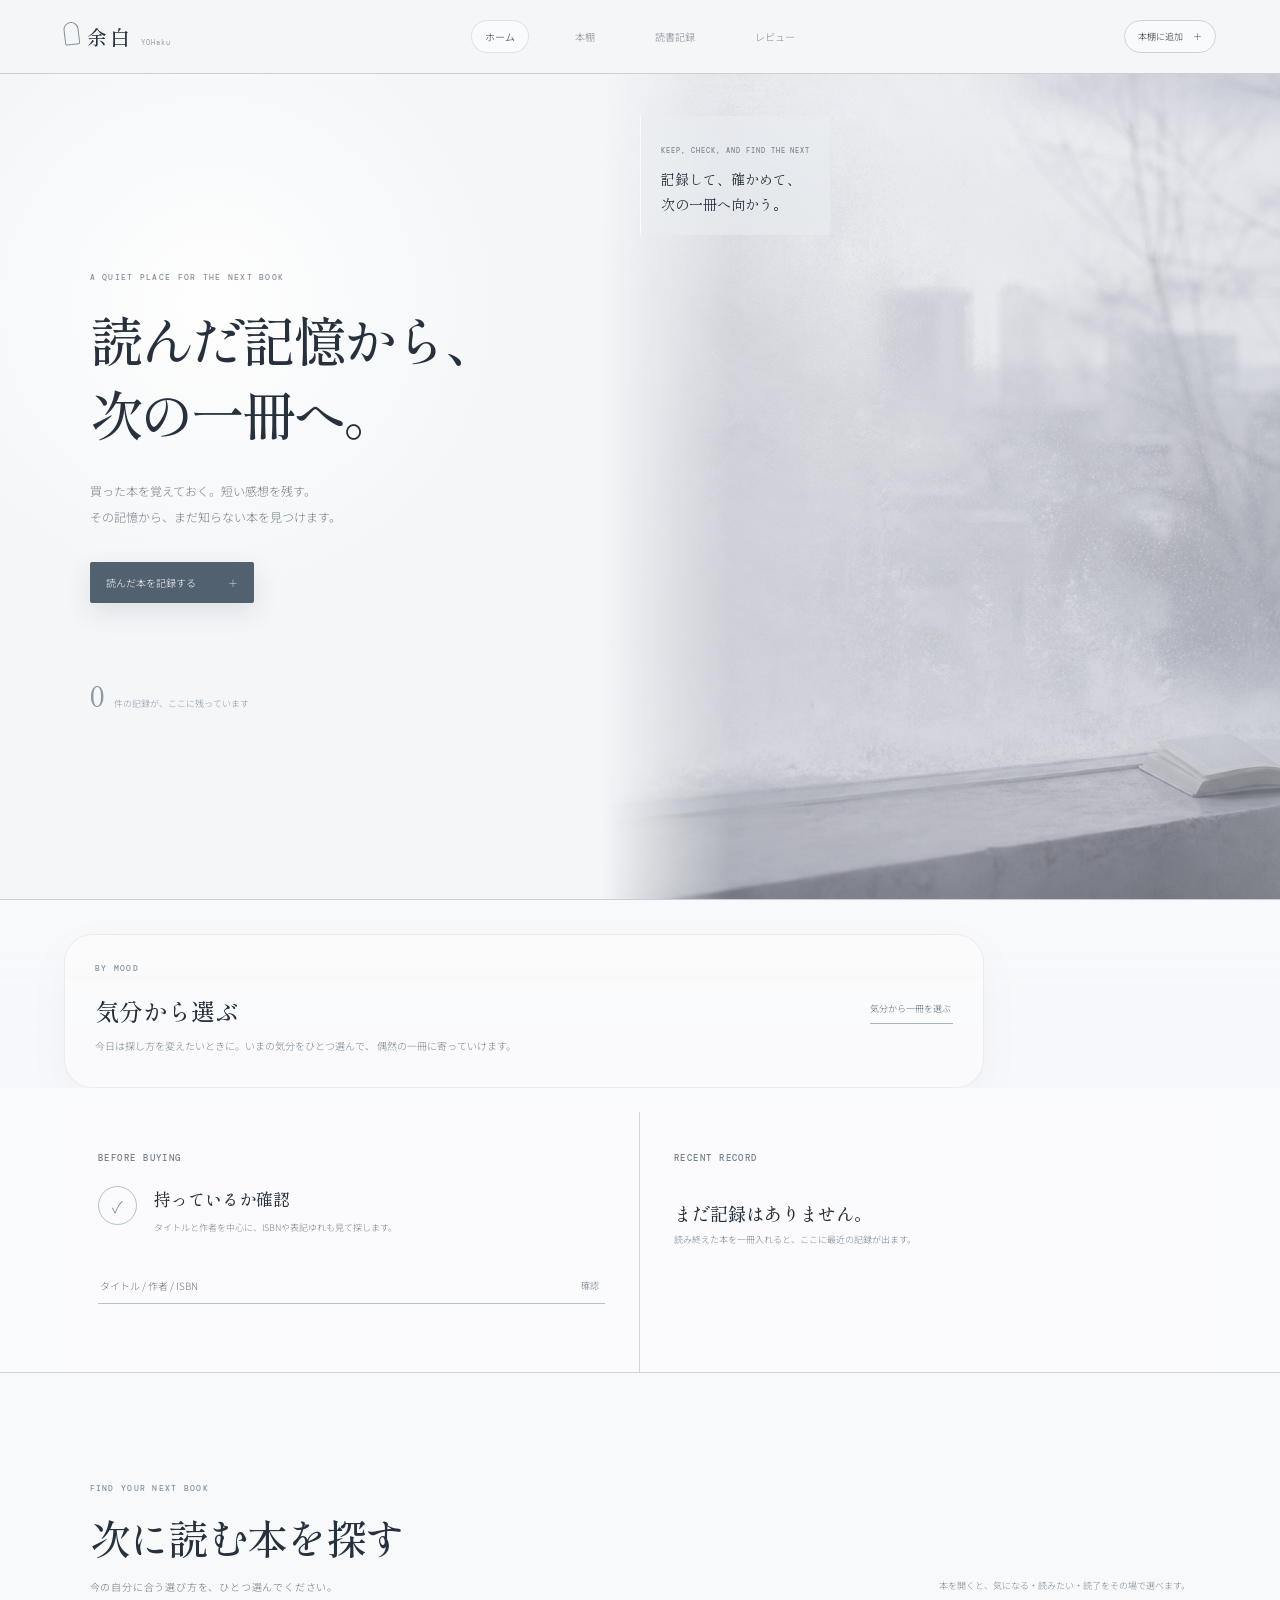
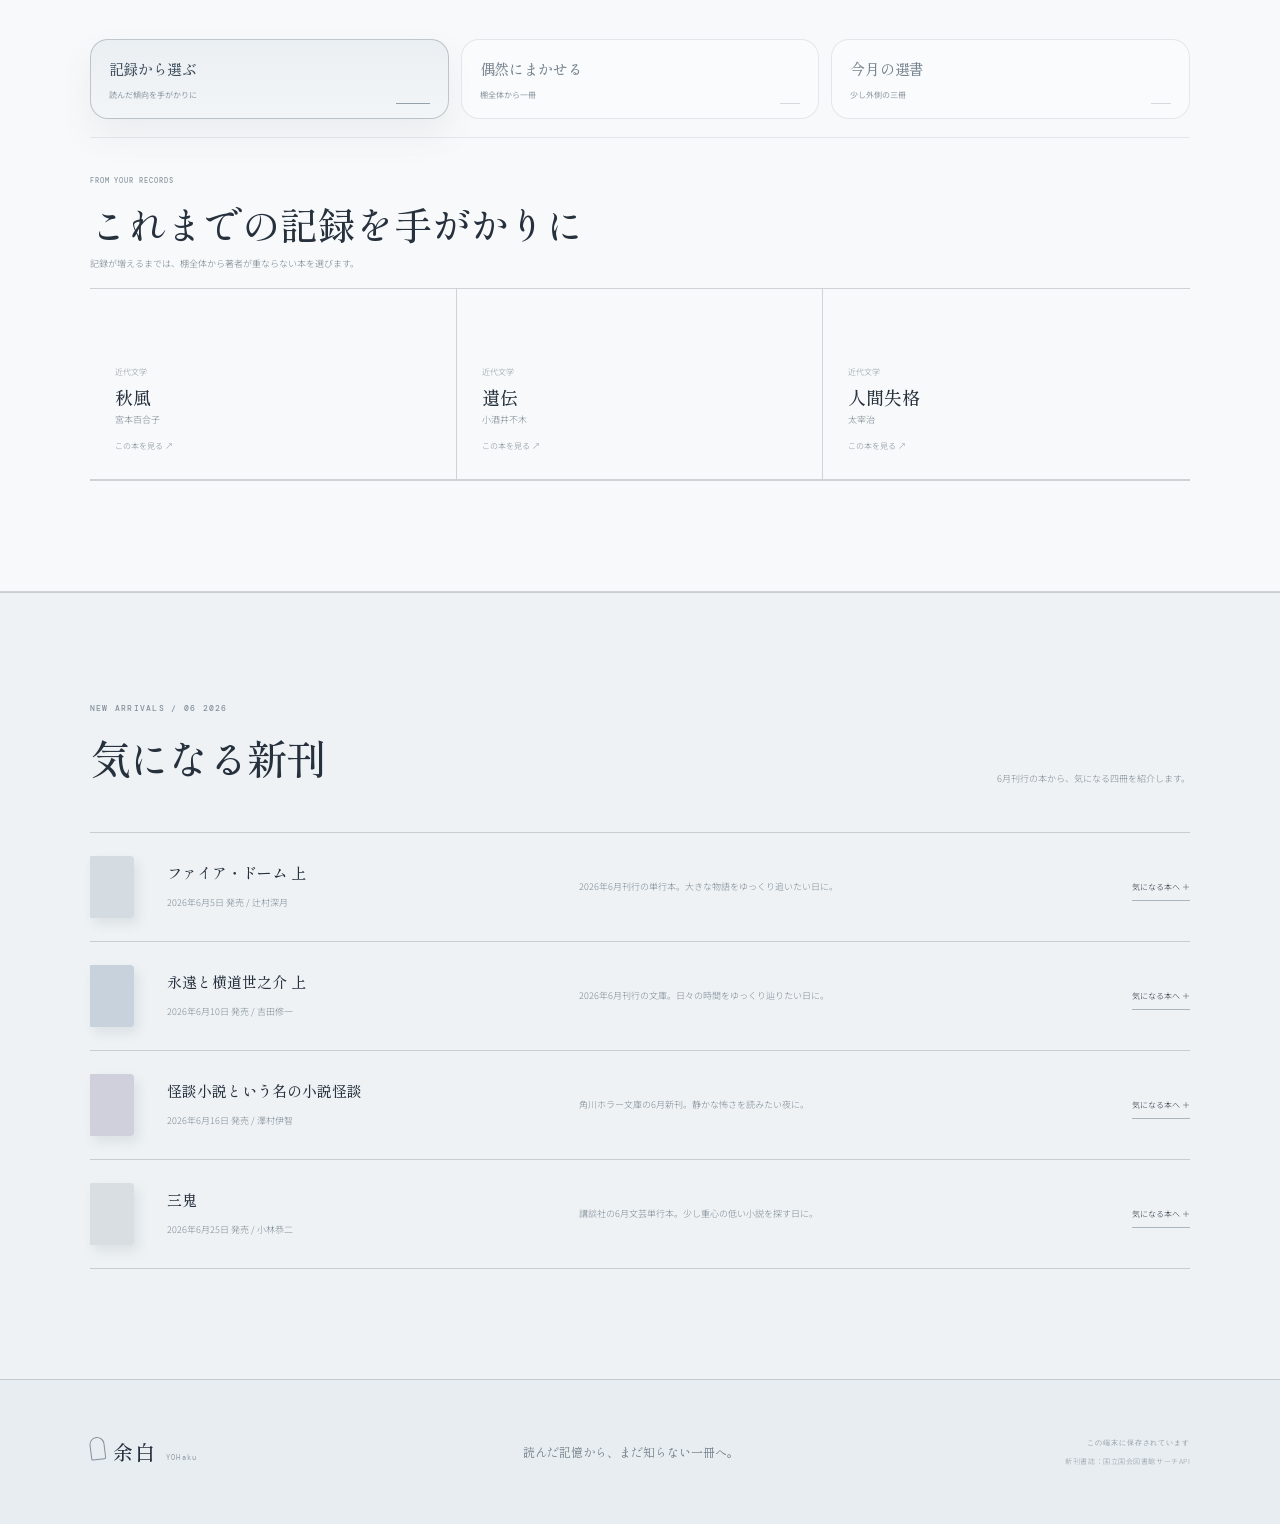
==== commit 943eefb3: "Refine reading app home discovery flow" ====
--- a/reading-app.html
+++ b/reading-app.html
@@ -14,7 +14,7 @@
       href="https://fonts.googleapis.com/css2?family=DM+Mono:wght@400;500&family=Noto+Sans+JP:wght@300;400;500;600&family=Shippori+Mincho:wght@400;500;600&display=swap"
       rel="stylesheet"
     />
-    <link rel="stylesheet" href="./reading-app.css?v=20260621-2" />
+    <link rel="stylesheet" href="./reading-app.css?v=20260621-5" />
   </head>
   <body>
     <header class="site-header">
@@ -48,7 +48,6 @@
               <button class="primary-button" id="hero-add-record">
                 読んだ本を記録する <span>＋</span>
               </button>
-              <button class="text-button" id="open-mood">気分から一冊を選ぶ</button>
             </div>
             <button class="memory-line" data-action="view-journal">
               <span id="hero-read-count">0</span>
@@ -61,18 +60,27 @@
               alt="霜の降りた窓辺に静かに開かれた一冊の本"
             />
             <figcaption>
-              <span>BOOKS LEAVE A QUIET TRACE</span>
-              <p>記録が、次の一冊を選ぶ<br />手がかりになる。</p>
+              <span>KEEP, CHECK, AND FIND THE NEXT</span>
+              <p>記録して、確かめて、<br />次の一冊へ向かう。</p>
             </figcaption>
           </figure>
         </section>
 
+        <section class="mood-entry-section">
+          <article class="mood-entry-card">
+            <div>
+              <p class="card-label">BY MOOD</p>
+              <h2>気分から選ぶ</h2>
+              <p>
+                今日は探し方を変えたいときに。いまの気分をひとつ選んで、
+                偶然の一冊に寄っていけます。
+              </p>
+            </div>
+            <button class="text-button mood-entry-button" id="open-mood">気分から一冊を選ぶ</button>
+          </article>
+        </section>
+
         <section class="today-grid">
-          <article class="status-card note-card">
-            <p class="card-label">RECENT RECORD</p>
-            <div id="last-note-content"></div>
-          </article>
-
           <article class="status-card duplicate-card">
             <p class="card-label">BEFORE BUYING</p>
             <div class="status-icon">✓</div>
@@ -93,6 +101,10 @@
             <div id="duplicate-result" class="inline-result" aria-live="polite"></div>
           </article>
 
+          <article class="status-card note-card">
+            <p class="card-label">RECENT RECORD</p>
+            <div id="last-note-content"></div>
+          </article>
         </section>
 
         <section class="catalog-section" id="catalog-search-section">
@@ -106,9 +118,18 @@
           </div>
           <label class="catalog-search-box" hidden><input id="catalog-search" type="search" /></label>
           <div class="discovery-switch" id="discovery-switch" aria-label="本の選び方">
-            <button class="active" data-discovery-mode="chance">偶然にまかせる</button>
-            <button data-discovery-mode="memory">記録から選ぶ</button>
-            <button data-discovery-mode="monthly">今月の選書</button>
+            <button class="active" data-discovery-mode="memory">
+              <strong>記録から選ぶ</strong>
+              <small>読んだ傾向を手がかりに</small>
+            </button>
+            <button data-discovery-mode="chance">
+              <strong>偶然にまかせる</strong>
+              <small>棚全体から一冊</small>
+            </button>
+            <button data-discovery-mode="monthly">
+              <strong>今月の選書</strong>
+              <small>少し外側の三冊</small>
+            </button>
           </div>
           <div class="discovery-stage">
             <div class="discovery-stage-heading">
@@ -172,10 +193,7 @@
             <h2>ほかの端末でも、同じ本棚を。</h2>
             <p>メールでログインすると、スマホやPCから同じ読書記録を続けられます。</p>
           </div>
-          <div class="sync-actions">
-            <button class="primary-button" data-open-auth>端末間の同期を設定 <span>→</span></button>
-            <a class="text-button" href="./reading-recovery.html?v=20260621-3">記録を復元</a>
-          </div>
+          <button class="primary-button" data-open-auth>端末間の同期を設定 <span>→</span></button>
         </section>
       </section>
 
@@ -187,7 +205,7 @@
             <p>読み終えた日、評価、ひとことメモをあとから編集できます。</p>
           </div>
           <div class="page-heading-actions">
-            <a class="recovery-entry-button" href="./reading-recovery.html?v=20260621-3">記録を復元</a>
+            <button class="backup-records-button" id="export-reading-data" title="同名ファイルがある場合は置き換えて保存します">最新のバックアップを保存</button>
             <button class="primary-button" id="journal-add-record">記録をつける <span>＋</span></button>
           </div>
         </header>
@@ -447,6 +465,6 @@
     <div class="toast" id="toast" role="status" aria-live="polite"></div>
     <script src="./data/books/japanese-fiction.js?v=20260617-3"></script>
     <script src="./supabase-config.js?v=20260617-3"></script>
-    <script src="./reading-app.js?v=20260621-1"></script>
+    <script src="./reading-app.js?v=20260621-3"></script>
   </body>
 </html>
--- a/reading-app.css
+++ b/reading-app.css
@@ -191,10 +191,45 @@
 
 .today-grid {
   display: grid;
-  padding: 0 clamp(24px, 5vw, 76px);
+  padding: 24px clamp(24px, 5vw, 76px) 0;
   grid-template-columns: 1fr 1fr;
   border-bottom: 1px solid var(--line);
   background: var(--paper);
+}
+.mood-entry-section {
+  padding: 34px clamp(24px, 5vw, 76px) 0;
+  background:
+    linear-gradient(180deg, rgba(255,255,255,.2), rgba(255,255,255,0) 72%),
+    rgba(247, 249, 251, .88);
+}
+.mood-entry-card {
+  display: flex;
+  align-items: end;
+  justify-content: space-between;
+  max-width: min(920px, 100%);
+  gap: 24px;
+  padding: 28px 30px 32px;
+  border: 1px solid rgba(112,126,138,.12);
+  border-radius: 28px;
+  background: rgba(252,253,253,.42);
+  box-shadow: 0 16px 42px rgba(104,118,130,.05);
+}
+.mood-entry-card h2 {
+  margin: 0 0 8px;
+  font: 500 24px "Shippori Mincho", serif;
+}
+.mood-entry-card p:last-child {
+  max-width: 520px;
+  margin: 0;
+  color: #74808b;
+  font-size: 10px;
+  line-height: 1.9;
+}
+.mood-entry-button {
+  flex: none;
+  align-self: center;
+  padding-right: 2px;
+  font-size: 9px;
 }
 .status-card {
   position: relative;
@@ -314,27 +349,71 @@
 .discovery-switch {
   display: grid;
   grid-template-columns: repeat(3, 1fr);
-  border-top: 1px solid var(--line);
-  border-bottom: 1px solid var(--line);
+  gap: 12px;
 }
 .discovery-switch button {
-  min-height: 58px;
-  padding: 0 18px;
-  border-right: 1px solid var(--line);
+  position: relative;
+  display: grid;
+  gap: 8px;
+  min-height: 78px;
+  padding: 18px 18px 16px;
+  border: 1px solid rgba(112,126,138,.16);
+  border-radius: 18px;
+  background: rgba(255,255,255,.42);
   color: #788590;
-  font-size: 10px;
   text-align: left;
-  transition: background .2s ease, color .2s ease;
-}
-.discovery-switch button:last-child { border-right: 0; }
-.discovery-switch button.active { background: rgba(219,227,233,.38); color: #3f4f5d; }
-.discovery-stage { padding-top: 42px; }
-.discovery-stage-heading { display: flex; align-items: end; justify-content: space-between; gap: 28px; margin-bottom: 28px; }
+  transition: transform .22s ease, background .22s ease, border-color .22s ease, box-shadow .22s ease, color .22s ease;
+}
+.discovery-switch button::after {
+  position: absolute;
+  right: 18px;
+  bottom: 14px;
+  width: 20px;
+  height: 1px;
+  background: rgba(119,132,144,.28);
+  content: "";
+  transition: width .22s ease, background .22s ease;
+}
+.discovery-switch button strong {
+  font: 500 15px/1.45 "Shippori Mincho", serif;
+  letter-spacing: -.02em;
+}
+.discovery-switch button small {
+  color: #8b97a1;
+  font: 400 8px/1.7 "Noto Sans JP", sans-serif;
+}
+.discovery-switch button:hover {
+  transform: translateY(-2px);
+  border-color: rgba(112,126,138,.28);
+  background: rgba(255,255,255,.7);
+}
+.discovery-switch button.active {
+  border-color: rgba(94,109,122,.34);
+  background: linear-gradient(180deg, rgba(233,238,242,.94), rgba(241,244,247,.88));
+  box-shadow: 0 16px 34px rgba(93,107,120,.08);
+  color: #3f4f5d;
+}
+.discovery-switch button.active::after {
+  width: 34px;
+  background: rgba(87,101,114,.58);
+}
+.discovery-stage {
+  margin-top: 18px;
+  padding-top: 26px;
+  border-top: 1px solid rgba(105,119,132,.14);
+  transition: opacity .24s ease, transform .24s ease;
+}
+.discovery-stage.is-switching {
+  opacity: .72;
+  transform: translateY(5px);
+}
+.discovery-stage-heading { display: flex; align-items: end; justify-content: space-between; gap: 28px; margin-bottom: 16px; }
 .discovery-stage-heading small { color: #8b97a1; font: 500 7px "DM Mono", monospace; letter-spacing: .14em; }
 .discovery-stage-heading h3 { margin: 8px 0 5px; font: 500 clamp(25px, 3vw, 38px) "Shippori Mincho", serif; }
 .discovery-stage-heading p { margin: 0; color: #75828d; font-size: 9px; line-height: 1.8; }
 .discovery-book-list { display: grid; grid-template-columns: repeat(3, 1fr); border-top: 1px solid var(--line); border-bottom: 1px solid var(--line); }
 .discovery-book-list.single { grid-template-columns: 1fr; }
+.discovery-book-list[hidden] { display: none; }
 .discovery-book-list .discovery-book {
   min-height: 190px;
   padding: 28px 25px;
@@ -520,7 +599,7 @@
 .inner-view { min-height: 75vh; padding: 88px clamp(24px, 7vw, 108px) 120px; }
 .page-heading { display: flex; align-items: end; justify-content: space-between; margin-bottom: 72px; }
 .page-heading-actions { display: flex; align-items: center; gap: 10px; }
-.recovery-entry-button { min-height: 43px; padding: 0 19px; border: 1px solid #aebac3; border-radius: 999px; color: #63727e; font-size: 9px; text-decoration: none; display: inline-flex; align-items: center; }
+.backup-records-button { min-height: 47px; padding: 0 22px; border: 1px solid #9eacb7; border-radius: 999px; color: #53636f; background: rgba(255,255,255,.3); font-size: 10px; }
 .page-heading .eyebrow { margin-bottom: 15px; }
 .page-heading h1 { font-size: clamp(40px, 4.5vw, 62px); }
 .page-heading p:last-child { margin: 17px 0 0; color: var(--muted); font-size: 10px; }
@@ -538,7 +617,6 @@
 .sync-panel h2 { margin: 7px 0 4px; font: 500 18px "Shippori Mincho", serif; }
 .sync-panel p { margin: 0; color: #74818c; font-size: 9px; line-height: 1.8; }
 .library-sync-panel { margin-top: 72px; }
-.sync-actions { display: grid; justify-items: end; gap: 12px; }
 .journal-sync-link { display: none; }
 .library-tools { display: flex; align-items: center; justify-content: space-between; gap: 30px; }
 .search-box {
@@ -1160,7 +1238,6 @@
   .catalog-item { grid-template-columns: 1fr; gap: 12px; }
   .catalog-actions { justify-content: flex-start; }
   .sync-panel { align-items: flex-start; flex-direction: column; }
-  .sync-actions { width: 100%; justify-items: stretch; }
   .discovery-pair { grid-template-columns: 1fr; }
   .chance-discovery { padding-right: 0; }
   .memory-discovery { padding: 34px 0 38px; border-top: 1px solid var(--line); border-left: 0; }
@@ -1189,15 +1266,41 @@
     right: auto;
     left: 20px;
   }
-  .today-grid { padding: 0 20px; }
+  .today-grid {
+    padding: 18px 20px 0;
+  }
+  .mood-entry-section {
+    padding: 24px 20px 0;
+    background:
+      linear-gradient(180deg, rgba(255,255,255,.18), rgba(255,255,255,0) 70%),
+      rgba(247, 249, 251, .9);
+  }
+  .mood-entry-card {
+    align-items: flex-start;
+    flex-direction: column;
+    gap: 18px;
+    padding: 22px 20px 24px;
+    border-radius: 22px;
+  }
+  .mood-entry-card h2 { font-size: 22px; }
+  .mood-entry-card p:last-child { font-size: 10px; }
+  .mood-entry-button { align-self: flex-start; }
   .status-card { padding: 34px 10px; }
   .recommend-section, .new-section, .catalog-section, .inner-view { padding: 75px 24px 90px; }
   .section-heading, .page-heading { align-items: start; flex-direction: column; gap: 24px; }
   .page-heading-actions { width: 100%; }
   .page-heading-actions > * { flex: 1; justify-content: center; }
   .catalog-discovery-heading { align-items: center; }
-  .discovery-switch button { min-height: 52px; padding: 0 8px; font-size: 8.5px; text-align: center; }
-  .discovery-stage { padding-top: 34px; }
+  .discovery-switch { gap: 8px; }
+  .discovery-switch button {
+    min-height: 76px;
+    padding: 15px 14px 14px;
+    border-radius: 15px;
+    text-align: left;
+  }
+  .discovery-switch button strong { font-size: 13px; }
+  .discovery-switch button small { font-size: 7px; }
+  .discovery-stage { margin-top: 14px; padding-top: 22px; }
   .discovery-stage-heading { align-items: flex-start; flex-direction: column; gap: 12px; }
   .discovery-book-list, .discovery-book-list.single { grid-template-columns: 1fr; }
   .discovery-book-list .discovery-book { min-height: 132px; padding: 22px 18px; border-right: 0; border-bottom: 1px solid var(--line); }
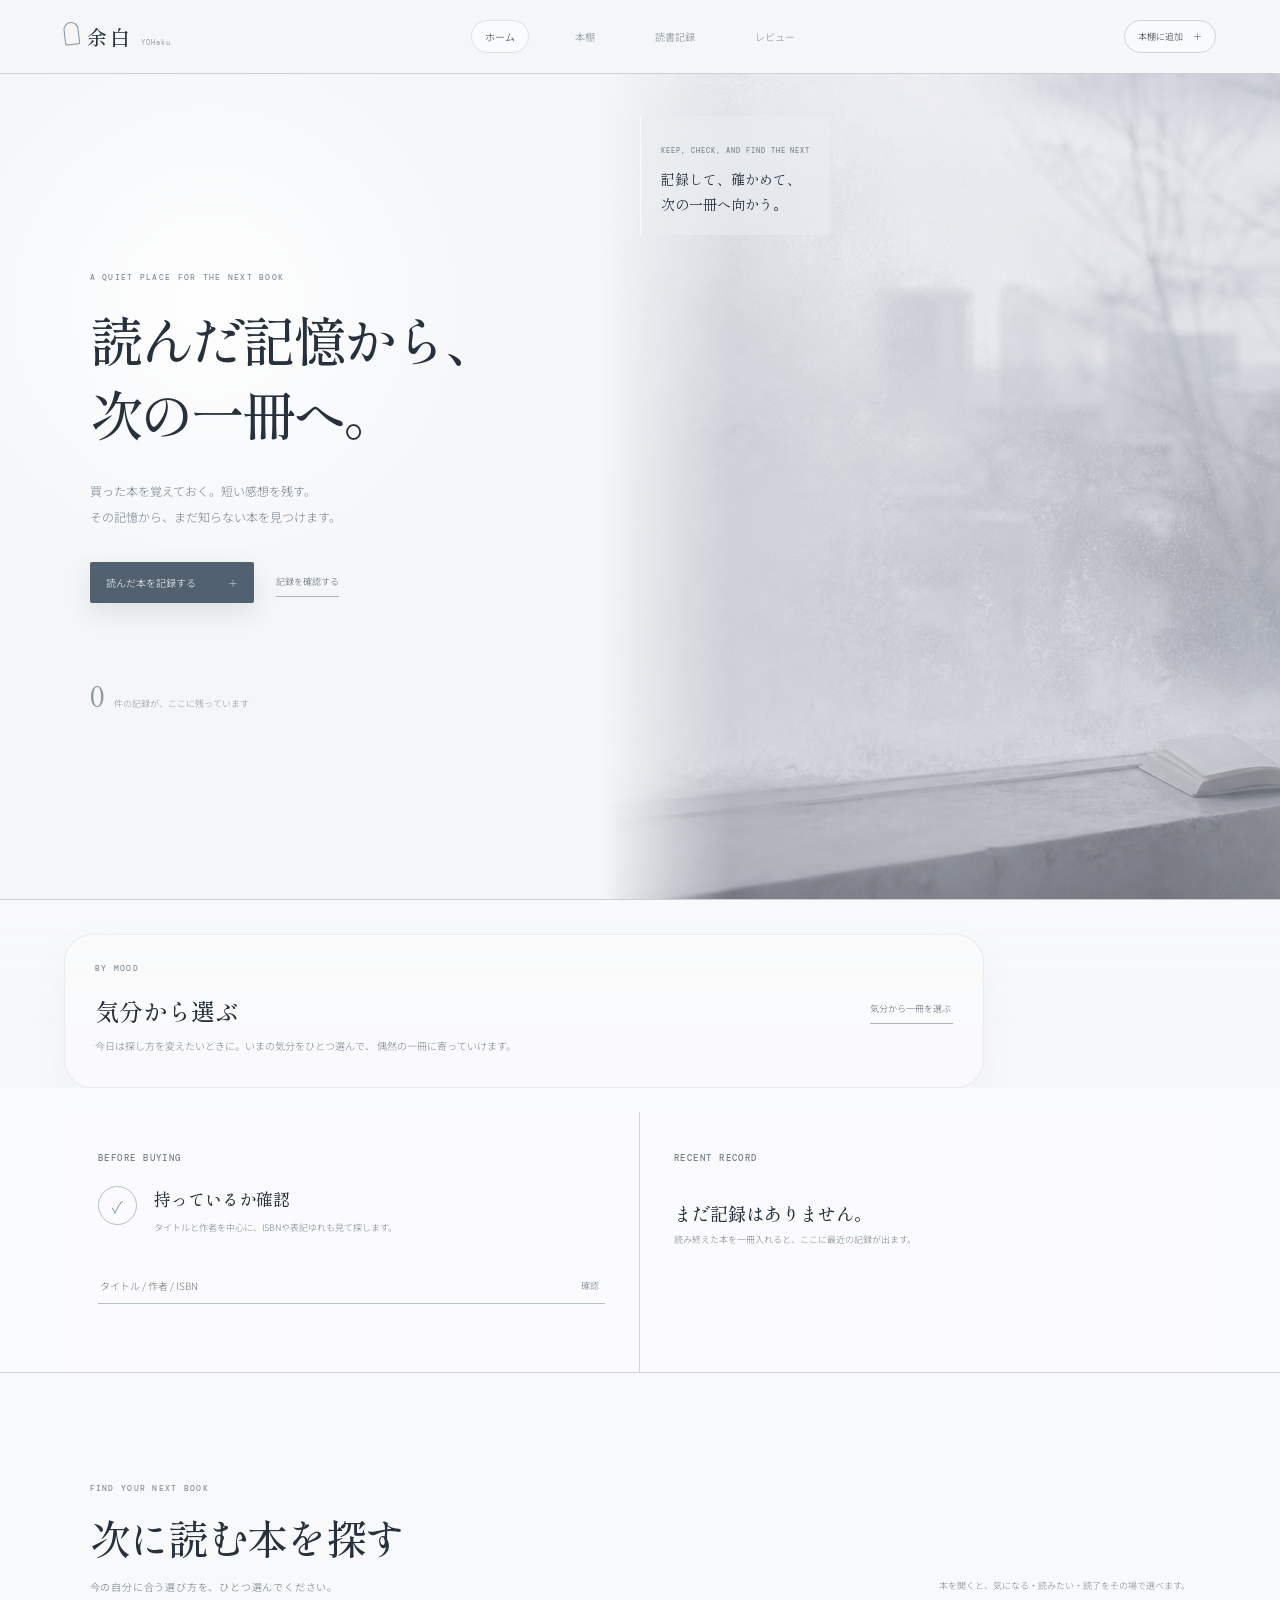
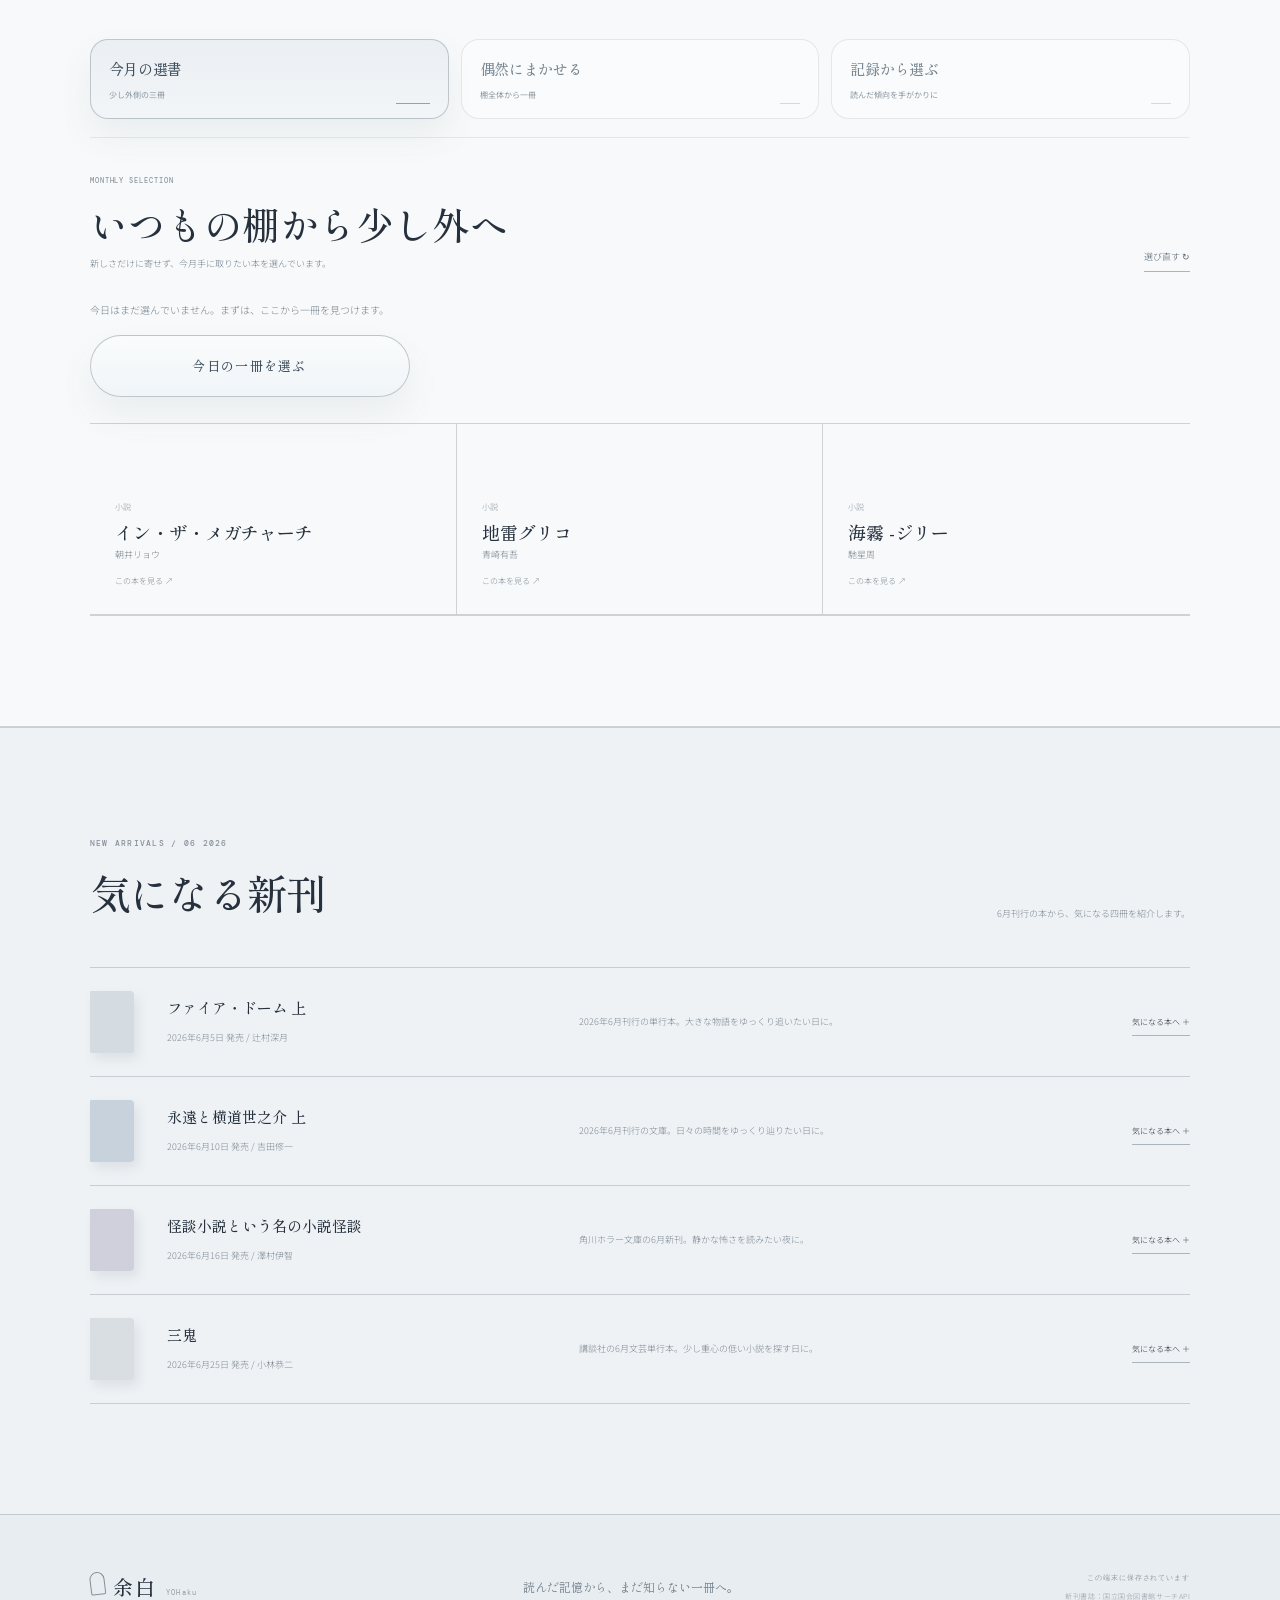
==== commit 4ea4eda2: "Polish reading app discovery and record flow" ====
--- a/reading-app.html
+++ b/reading-app.html
@@ -14,7 +14,7 @@
       href="https://fonts.googleapis.com/css2?family=DM+Mono:wght@400;500&family=Noto+Sans+JP:wght@300;400;500;600&family=Shippori+Mincho:wght@400;500;600&display=swap"
       rel="stylesheet"
     />
-    <link rel="stylesheet" href="./reading-app.css?v=20260621-5" />
+    <link rel="stylesheet" href="./reading-app.css?v=20260628-1" />
   </head>
   <body>
     <header class="site-header">
@@ -48,6 +48,9 @@
               <button class="primary-button" id="hero-add-record">
                 読んだ本を記録する <span>＋</span>
               </button>
+              <button class="text-button" id="hero-view-journal">
+                記録を確認する
+              </button>
             </div>
             <button class="memory-line" data-action="view-journal">
               <span id="hero-read-count">0</span>
@@ -118,17 +121,17 @@
           </div>
           <label class="catalog-search-box" hidden><input id="catalog-search" type="search" /></label>
           <div class="discovery-switch" id="discovery-switch" aria-label="本の選び方">
-            <button class="active" data-discovery-mode="memory">
-              <strong>記録から選ぶ</strong>
-              <small>読んだ傾向を手がかりに</small>
+            <button class="active" data-discovery-mode="monthly">
+              <strong>今月の選書</strong>
+              <small>少し外側の三冊</small>
             </button>
             <button data-discovery-mode="chance">
               <strong>偶然にまかせる</strong>
               <small>棚全体から一冊</small>
             </button>
-            <button data-discovery-mode="monthly">
-              <strong>今月の選書</strong>
-              <small>少し外側の三冊</small>
+            <button data-discovery-mode="memory">
+              <strong>記録から選ぶ</strong>
+              <small>読んだ傾向を手がかりに</small>
             </button>
           </div>
           <div class="discovery-stage">
@@ -139,6 +142,10 @@
                 <p id="discovery-mode-description">棚全体から、まだ登録していない本を選びます。</p>
               </div>
               <button class="text-button" id="refresh-catalog-discovery">選び直す ↻</button>
+            </div>
+            <div class="discovery-primer" id="chance-primer" hidden>
+              <p>今日はまだ選んでいません。まずは、ここから一冊を見つけます。</p>
+              <button class="discovery-action-button" id="chance-draw-button">今日の一冊を選ぶ</button>
             </div>
             <div class="discovery-book-list" id="discovery-book-list"></div>
           </div>
@@ -465,6 +472,6 @@
     <div class="toast" id="toast" role="status" aria-live="polite"></div>
     <script src="./data/books/japanese-fiction.js?v=20260617-3"></script>
     <script src="./supabase-config.js?v=20260617-3"></script>
-    <script src="./reading-app.js?v=20260621-3"></script>
+    <script src="./reading-app.js?v=20260628-1"></script>
   </body>
 </html>
--- a/reading-app.css
+++ b/reading-app.css
@@ -126,7 +126,7 @@
   font-size: 12px;
   line-height: 2.15;
 }
-.hero-actions { display: flex; align-items: center; gap: 22px; }
+.hero-actions { display: flex; align-items: center; flex-wrap: wrap; gap: 16px 22px; }
 .primary-button {
   padding: 13px 16px;
   border-radius: 2px;
@@ -411,6 +411,38 @@
 .discovery-stage-heading small { color: #8b97a1; font: 500 7px "DM Mono", monospace; letter-spacing: .14em; }
 .discovery-stage-heading h3 { margin: 8px 0 5px; font: 500 clamp(25px, 3vw, 38px) "Shippori Mincho", serif; }
 .discovery-stage-heading p { margin: 0; color: #75828d; font-size: 9px; line-height: 1.8; }
+.discovery-primer {
+  display: grid;
+  justify-items: start;
+  gap: 16px;
+  padding: 12px 0 26px;
+}
+.discovery-primer p {
+  margin: 0;
+  color: #75828d;
+  font-size: 10px;
+  line-height: 1.9;
+}
+.discovery-action-button {
+  min-width: 320px;
+  min-height: 62px;
+  padding: 18px 26px;
+  border: 1px solid rgba(86,102,116,.34);
+  border-radius: 999px;
+  background: linear-gradient(180deg, rgba(249,251,252,.96), rgba(239,244,247,.88));
+  color: #3f5160;
+  font: 500 13px/1 "Shippori Mincho", serif;
+  letter-spacing: .1em;
+  box-shadow: 0 18px 34px rgba(97,111,124,.08);
+  transition: transform .22s ease, border-color .22s ease, background .22s ease, box-shadow .22s ease, color .22s ease;
+}
+.discovery-action-button:hover {
+  transform: translateY(-1px);
+  border-color: rgba(71,88,102,.46);
+  background: linear-gradient(180deg, rgba(251,252,253,.98), rgba(242,246,249,.92));
+  box-shadow: 0 22px 38px rgba(97,111,124,.1);
+  color: #334554;
+}
 .discovery-book-list { display: grid; grid-template-columns: repeat(3, 1fr); border-top: 1px solid var(--line); border-bottom: 1px solid var(--line); }
 .discovery-book-list.single { grid-template-columns: 1fr; }
 .discovery-book-list[hidden] { display: none; }
@@ -908,6 +940,39 @@
 .form-section-label.optional-label { margin-top: 12px; color: #7e8b96; }
 .important-field input { min-height: 52px; font: 500 17px "Shippori Mincho", serif; }
 .required-mark { margin-left: 6px; color: #87949f; font-size: 8px; font-weight: 400; }
+#record-modal .form-grid label {
+  display: grid;
+  gap: 10px;
+  color: #60707f;
+  font: 500 11px/1.75 "Shippori Mincho", serif;
+  letter-spacing: .03em;
+}
+#record-modal .form-grid input,
+#record-modal .form-grid select,
+#record-modal .form-grid textarea {
+  border-color: rgba(106,121,133,.24);
+  color: #43515f;
+  font-family: "Shippori Mincho", serif;
+  font-size: 15px;
+  letter-spacing: .01em;
+}
+#record-modal .form-grid select {
+  color: #50606e;
+}
+#record-modal .form-grid input[type="date"] {
+  font-size: 14px;
+  letter-spacing: .04em;
+}
+#record-modal .form-section-label {
+  padding-bottom: 11px;
+  color: #627282;
+  font: 500 12px "Shippori Mincho", serif;
+}
+#record-modal .required-mark {
+  color: #98a3ad;
+  font-size: 7px;
+  letter-spacing: .08em;
+}
 .checkbox-label { display: flex; align-items: center; gap: 9px; }
 .checkbox-label input { display: inline; width: auto; margin: 0; }
 .auth-copy { margin: -14px 0 30px; color: #75828d; font-size: 10px; line-height: 2; }
@@ -1302,6 +1367,16 @@
   .discovery-switch button small { font-size: 7px; }
   .discovery-stage { margin-top: 14px; padding-top: 22px; }
   .discovery-stage-heading { align-items: flex-start; flex-direction: column; gap: 12px; }
+  .discovery-primer { gap: 14px; padding: 6px 0 22px; }
+  .discovery-primer p { font-size: 10px; }
+  .discovery-action-button {
+    width: 100%;
+    min-height: 58px;
+    min-width: 0;
+    padding: 16px 18px;
+    font-size: 13px;
+    justify-self: stretch;
+  }
   .discovery-book-list, .discovery-book-list.single { grid-template-columns: 1fr; }
   .discovery-book-list .discovery-book { min-height: 132px; padding: 22px 18px; border-right: 0; border-bottom: 1px solid var(--line); }
   .discovery-book-list .discovery-book:last-child { border-bottom: 0; }
@@ -1337,6 +1412,11 @@
   .form-grid { gap: 23px; }
   .form-grid label { font-size: 11px; }
   .form-grid input, .form-grid select, .form-grid textarea { min-height: 50px; padding: 13px 4px; font-size: 16px; }
+  #record-modal .form-grid label { gap: 9px; font-size: 12px; }
+  #record-modal .form-grid input,
+  #record-modal .form-grid select,
+  #record-modal .form-grid textarea { font-size: 16px; }
+  #record-modal .form-grid input[type="date"] { font-size: 15px; }
   .important-field input { min-height: 56px; font-size: 18px; }
   .form-section-label { margin-top: 4px; font-size: 12px; }
   .form-actions {
@@ -1363,6 +1443,8 @@
   .draw-ready-copy > small { max-width: 260px; font-size: 9px; line-height: 1.7; }
   .fortune-result {
     width: calc(100vw - 42px);
+    align-self: start;
+    margin-top: 118px;
     padding: 28px 4px;
     grid-template-columns: 1fr;
     gap: 0;
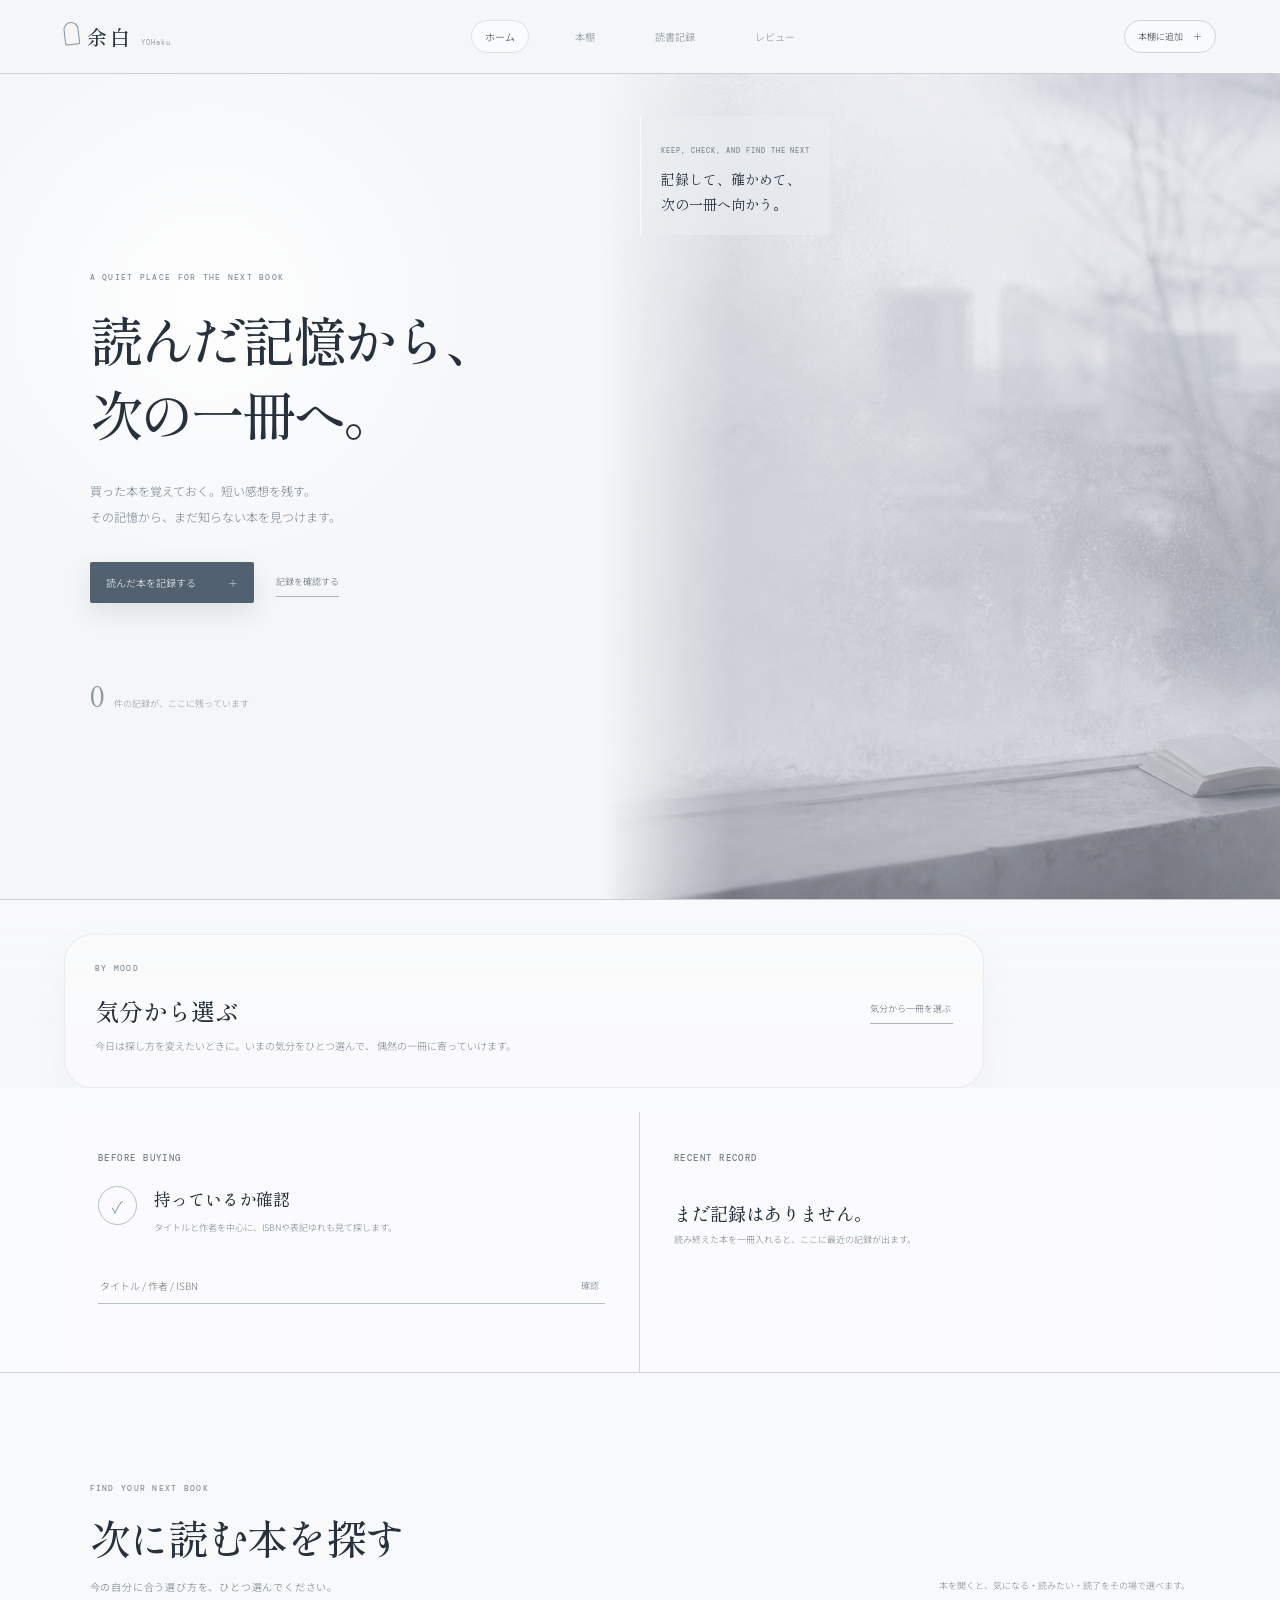
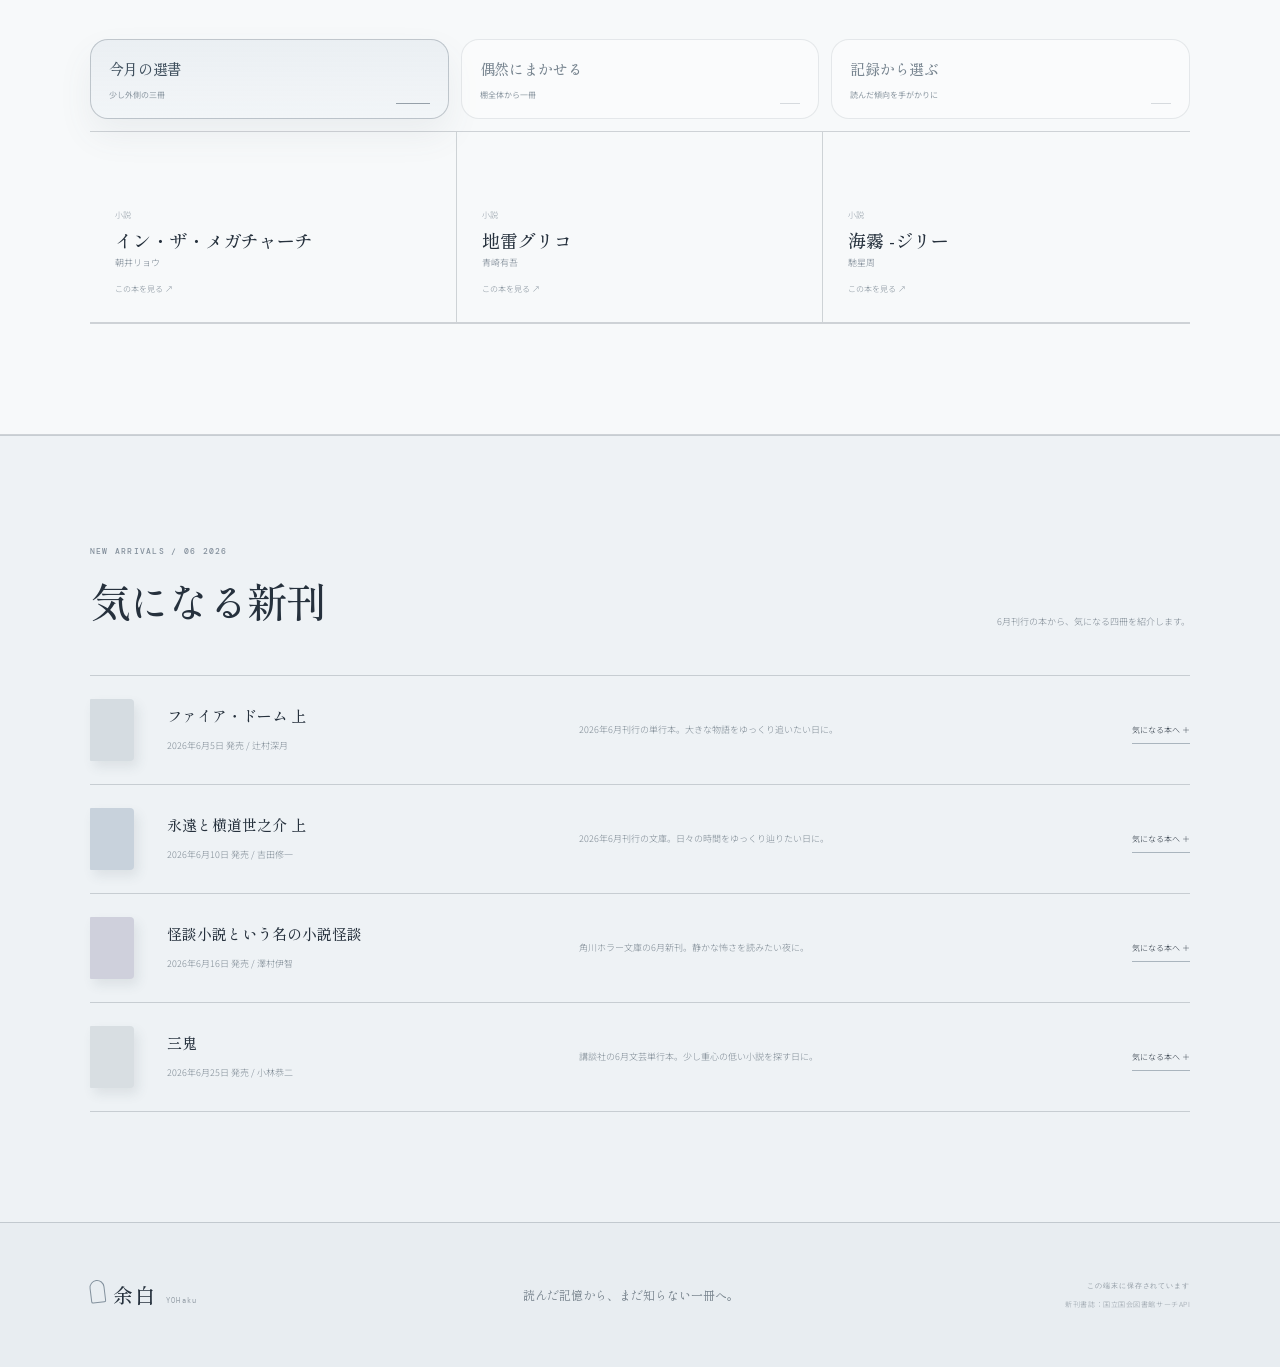
==== commit d5c74d45: "Expand reading catalog and refine mobile discovery" ====
--- a/reading-app.html
+++ b/reading-app.html
@@ -135,18 +135,6 @@
             </button>
           </div>
           <div class="discovery-stage">
-            <div class="discovery-stage-heading">
-              <div>
-                <small id="discovery-mode-label">BY CHANCE</small>
-                <h3 id="discovery-mode-title">思いがけない本から</h3>
-                <p id="discovery-mode-description">棚全体から、まだ登録していない本を選びます。</p>
-              </div>
-              <button class="text-button" id="refresh-catalog-discovery">選び直す ↻</button>
-            </div>
-            <div class="discovery-primer" id="chance-primer" hidden>
-              <p>今日はまだ選んでいません。まずは、ここから一冊を見つけます。</p>
-              <button class="discovery-action-button" id="chance-draw-button">今日の一冊を選ぶ</button>
-            </div>
             <div class="discovery-book-list" id="discovery-book-list"></div>
           </div>
           <div class="catalog-results" id="catalog-results" hidden></div>
--- a/reading-app.css
+++ b/reading-app.css
@@ -22,7 +22,12 @@
   font-family: "Noto Sans JP", sans-serif;
   font-weight: 300;
 }
-body.modal-open { overflow: hidden; }
+body.modal-open {
+  position: fixed;
+  inset: 0;
+  width: 100%;
+  overflow: hidden;
+}
 button, input, select, textarea { font: inherit; }
 button, a { color: inherit; }
 button { cursor: pointer; }
@@ -398,50 +403,18 @@
   background: rgba(87,101,114,.58);
 }
 .discovery-stage {
-  margin-top: 18px;
-  padding-top: 26px;
-  border-top: 1px solid rgba(105,119,132,.14);
+  margin-top: 12px;
+  padding-top: 0;
+  border-top: 0;
   transition: opacity .24s ease, transform .24s ease;
+}
+.discovery-stage.compact {
+  margin-top: 12px;
+  padding-top: 0;
 }
 .discovery-stage.is-switching {
   opacity: .72;
   transform: translateY(5px);
-}
-.discovery-stage-heading { display: flex; align-items: end; justify-content: space-between; gap: 28px; margin-bottom: 16px; }
-.discovery-stage-heading small { color: #8b97a1; font: 500 7px "DM Mono", monospace; letter-spacing: .14em; }
-.discovery-stage-heading h3 { margin: 8px 0 5px; font: 500 clamp(25px, 3vw, 38px) "Shippori Mincho", serif; }
-.discovery-stage-heading p { margin: 0; color: #75828d; font-size: 9px; line-height: 1.8; }
-.discovery-primer {
-  display: grid;
-  justify-items: start;
-  gap: 16px;
-  padding: 12px 0 26px;
-}
-.discovery-primer p {
-  margin: 0;
-  color: #75828d;
-  font-size: 10px;
-  line-height: 1.9;
-}
-.discovery-action-button {
-  min-width: 320px;
-  min-height: 62px;
-  padding: 18px 26px;
-  border: 1px solid rgba(86,102,116,.34);
-  border-radius: 999px;
-  background: linear-gradient(180deg, rgba(249,251,252,.96), rgba(239,244,247,.88));
-  color: #3f5160;
-  font: 500 13px/1 "Shippori Mincho", serif;
-  letter-spacing: .1em;
-  box-shadow: 0 18px 34px rgba(97,111,124,.08);
-  transition: transform .22s ease, border-color .22s ease, background .22s ease, box-shadow .22s ease, color .22s ease;
-}
-.discovery-action-button:hover {
-  transform: translateY(-1px);
-  border-color: rgba(71,88,102,.46);
-  background: linear-gradient(180deg, rgba(251,252,253,.98), rgba(242,246,249,.92));
-  box-shadow: 0 22px 38px rgba(97,111,124,.1);
-  color: #334554;
 }
 .discovery-book-list { display: grid; grid-template-columns: repeat(3, 1fr); border-top: 1px solid var(--line); border-bottom: 1px solid var(--line); }
 .discovery-book-list.single { grid-template-columns: 1fr; }
@@ -1365,18 +1338,8 @@
   }
   .discovery-switch button strong { font-size: 13px; }
   .discovery-switch button small { font-size: 7px; }
-  .discovery-stage { margin-top: 14px; padding-top: 22px; }
-  .discovery-stage-heading { align-items: flex-start; flex-direction: column; gap: 12px; }
-  .discovery-primer { gap: 14px; padding: 6px 0 22px; }
-  .discovery-primer p { font-size: 10px; }
-  .discovery-action-button {
-    width: 100%;
-    min-height: 58px;
-    min-width: 0;
-    padding: 16px 18px;
-    font-size: 13px;
-    justify-self: stretch;
-  }
+  .discovery-stage { margin-top: 10px; padding-top: 0; }
+  .discovery-stage.compact { margin-top: 10px; padding-top: 0; }
   .discovery-book-list, .discovery-book-list.single { grid-template-columns: 1fr; }
   .discovery-book-list .discovery-book { min-height: 132px; padding: 22px 18px; border-right: 0; border-bottom: 1px solid var(--line); }
   .discovery-book-list .discovery-book:last-child { border-bottom: 0; }
@@ -1444,10 +1407,22 @@
   .fortune-result {
     width: calc(100vw - 42px);
     align-self: start;
-    margin-top: 118px;
-    padding: 28px 4px;
+    margin-top: 0;
+    padding: 26px 0 24px;
     grid-template-columns: 1fr;
     gap: 0;
+  }
+  .draw-window.revealed {
+    place-items: center;
+    padding-top: 0;
+  }
+  .draw-window.revealed .fortune-result {
+    position: absolute;
+    top: 98px;
+    right: 21px;
+    left: 21px;
+    width: auto;
+    margin-top: 0;
   }
   .fortune-copy h3 { font-size: 25px; }
   .fortune-copy > p { margin: 13px 0; font-size: 8px; }
